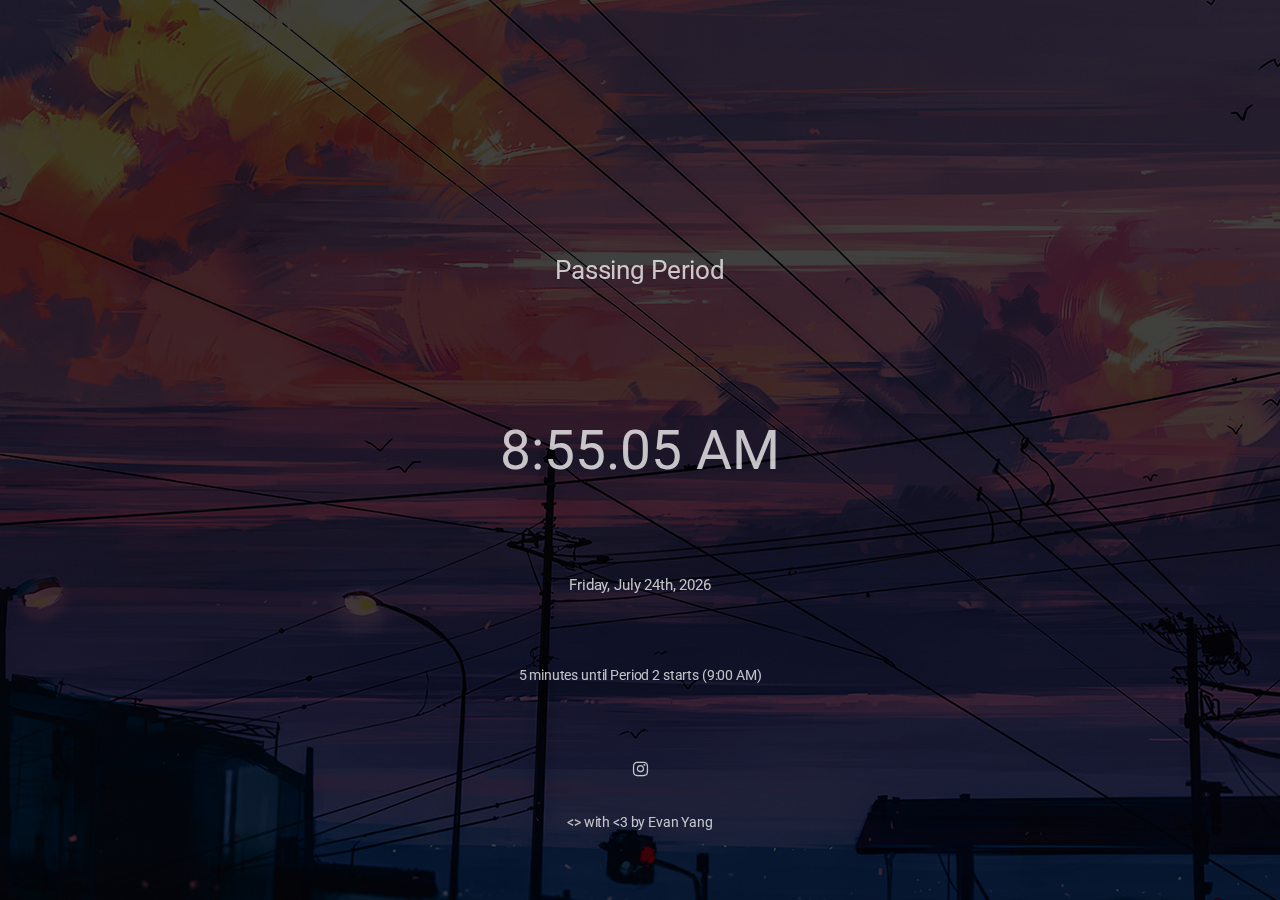
==== index.html @ ba83d3c3 "Removed email" ====
<!DOCTYPE HTML>
<html>
	<head>
		<title>Maine Schedule</title>
		<meta charset="utf-8" />
		<meta name="viewport" content="width=device-width, initial-scale=1, user-scalable=no" />
		<link rel="stylesheet" href="assets/css/main.css" />
		<link rel="icon" href="images/icon.png">
		<style type="text/css">
			.clock{
				position: absolute;
				top: 65%;
				left: 50%;
				transform: translateX(-50%) translateY(-50%);
				font-size: 100%;
				white-space: nowrap;
			}

			.date{
				position: absolute;
				top: 50%;
				left: 50%;
				transform: translateX(-50%) translateY(-50%);
				font-size: 375%;
				white-space: nowrap;
			}

			.period{
				position: absolute;
				top: 30%;
				left: 50%;
				transform: translateX(-50%) translateY(-50%);
				font-size: 175%;
				white-space: nowrap;
			}

			.minutesleft{
				position: absolute;
				top: 70%;
				left: 50%;
				transform: translateX(-50%) translateY(-50%);
				font-size: 95%;
				white-space: nowrap;
			}

			.untilstart{
				position: absolute;
				top: 75%;
				left: 50%;
				transform: translateX(-50%) translateY(-50%);
				font-size: 95%;
				white-space: nowrap;
			}

			.credits{
				position: absolute;
				top: 90%;
				left: 50%;
				transform: translateX(-50%) translateY(-50%);
				font-size: 95%;
				white-space: nowrap;
			}
		</style>
	</head>
	<body class="is-preload">

		<!-- Header -->
				<div id="MyClockDisplay" class="clock"></div>
				<div id="date" class="date"></div>
				<div id="period" class="period"></div>
				<div id="minutesleft" class="minutesleft"></div>
				<div id="untilstart" class="untilstart"></div>
				<script type="text/javascript">

					function showTime(){

						var objToday = new Date(),
						weekday = new Array('Sunday', 'Monday', 'Tuesday', 'Wednesday', 'Thursday', 'Friday', 'Saturday'),
						dayOfWeek = weekday[objToday.getDay()],
						domEnder = function() { var a = objToday; if (/1/.test(parseInt((a + "").charAt(0)))) return "th"; a = parseInt((a + "").charAt(1)); return 1 == a ? "st" : 2 == a ? "nd" : 3 == a ? "rd" : "th" }(),
						dayOfMonth = today + ( objToday.getDate() < 10) ? '0' + objToday.getDate() + domEnder : objToday.getDate() + domEnder,
						months = new Array('January', 'February', 'March', 'April', 'May', 'June', 'July', 'August', 'September', 'October', 'November', 'December'),
						curMonth = months[objToday.getMonth()],
						curYear = objToday.getFullYear(),
						h = objToday.getHours();
						m = objToday.getMinutes();
						s = objToday.getSeconds();
						var session = h >= 12 ? "PM" : "AM";
						h = h % 12;
						h = h ? h : 12;
						m = m < 10 ? "0" + m : m;
						s = s < 10 ? "0" + s : s;

						function timeLeft(endHour, endMinute, periodName, endTime, type) {

							var dateEndTime = new Date(1000, 0, 1, endHour, endMinute);
							var dateRightNow = new Date();
							dateRightNow.setFullYear(1000, 0, 1);

							timeDiff = dateEndTime - dateRightNow;
							minutesApart = Math.floor((timeDiff/1000)/60);

							if(type == "untilEnd") {

								if(minutesApart <= 0) {
									document.getElementById("minutesleft").innerText = "";
									document.getElementById("minutesleft").textContent = "";
									// change test below
									document.getElementById("untilstart").innerText = "";
									document.getElementById("untilstart").textContent = "";
									// end of change
								}
								else if(minutesApart == 1) {
									document.getElementById("minutesleft").innerText = minutesApart + " " + "minute until " + periodName + " " + "ends " + "(" + endTime + ")";
									document.getElementById("minutesleft").textContent = minutesApart + " " + "minute until " + periodName + " " + "ends " + "(" + endTime + ")";
								}
								else {
									document.getElementById("minutesleft").innerText = minutesApart + " " + "minutes until " + periodName + " " + "ends " + "(" + endTime + ")";
									document.getElementById("minutesleft").textContent = minutesApart + " " + "minutes until " + periodName + " " + "ends " + "(" + endTime + ")";
								}

							}
							else if(type == "untilStart") {

								if(minutesApart <= 0) {
									document.getElementById("untilstart").innerText = "";
									document.getElementById("untilstart").textContent = "";
									// change test below
									document.getElementById("minutesleft").innerText = "";
									document.getElementById("minutesleft").textContent = "";
									// end of change
								}
								else if(minutesApart == 1) {
									document.getElementById("untilstart").innerText = minutesApart + " " + "minute until " + periodName + " " + "starts " + "(" + endTime + ")";
									document.getElementById("untilstart").textContent = minutesApart + " " + "minute until " + periodName + " " + "starts " + "(" + endTime + ")";
								}
								else {
									document.getElementById("untilstart").innerText = minutesApart + " " + "minutes until " + periodName + " " + "starts " + "(" + endTime + ")";
									document.getElementById("untilstart").textContent = minutesApart + " " + "minutes until " + periodName + " " + "starts " + "(" + endTime + ")";
								}

							}

						}

						mHours = objToday.getHours();
						mMinutes = objToday.getMinutes();
						mSeconds = objToday.getSeconds();

						var mHours = objToday.getHours();
						var time = mHours + ":" + m + "." + s;
						var displayTime = h + ":" + m + "." + s + " " + session;
						var today = dayOfWeek + "," + " " + curMonth + " " + dayOfMonth + "," + " " + curYear;

						document.getElementById("MyClockDisplay").innerText = today;
						document.getElementById("MyClockDisplay").textContent = today;
						document.getElementById("date").innerText = displayTime;
						document.getElementById("date").textContent = displayTime;

						setTimeout(showTime, 1000);

						if(dayOfWeek == "Saturday" || dayOfWeek == "Sunday") {
							document.getElementById("period").innerText = "No School";
							document.getElementById("period").textContent = "No School";
							document.getElementById("minutesleft").innerText = "Enjoy your weekend :)";
						}
						else if(dayOfWeek == "Monday" || dayOfWeek == "Friday") {
							if(time >= "8:05.00" && time < "8:55.00") {
								document.getElementById("period").innerText = "Period 1";
								document.getElementById("period").textContent = "Period 1";
								timeLeft(8, 56, "Period 1", "8:55 AM", "untilEnd");
								timeLeft(9, 1, "Period 2", "9:00 AM", "untilStart");
							}
							else if(time >= "8:55.00" && time < "9:00.00") {
								document.getElementById("period").innerText = "Passing Period";
								document.getElementById("period").textContent = "Passing Period";
								timeLeft(9, 1, "Period 2", "9:00 AM", "untilStart");
								document.getElementById("minutesleft").innerText = "";
								document.getElementById("minutesleft").textContent = "";
							}
							else if(time >= "9:00.00" && time < "9:50.00") {
								document.getElementById("period").innerText = "Period 2";
								document.getElementById("period").textContent = "Period 2";
								timeLeft(9, 51, "Period 2", "9:50 AM", "untilEnd");
								timeLeft(9, 56, "3A", "9:55 AM", "untilStart");
							}
							else if(time >= "9:50.00" && time < "9:55.00") {
								document.getElementById("period").innerText = "Passing Period";
								document.getElementById("period").textContent = "Passing Period";
								timeLeft(9, 56, "3A", "9:55 AM", "untilStart");
								document.getElementById("minutesleft").innerText = "";
								document.getElementById("minutesleft").textContent = "";
							}
							else if(time >= "9:55.00" && time < "10:17.00") {
								document.getElementById("period").innerText = "Period 3A";
								document.getElementById("period").textContent = "Period 3A";
								timeLeft(10, 18, "3A", "10:17 AM", "untilEnd");
								timeLeft(10, 23, "3B", "10:22 AM", "untilStart");
							}
							else if(time >= "10:17.00" && time < "10:22.00") {
								document.getElementById("period").innerText = "Passing Period";
								document.getElementById("period").textContent = "Passing Period";
								timeLeft(10, 23, "3B", "10:22 AM", "untilStart");
								document.getElementById("minutesleft").innerText = "";
								document.getElementById("minutesleft").textContent = "";
							}
							else if(time >= "10:22.00" && time < "10:45.00") {
								document.getElementById("period").innerText = "Period 3B";
								document.getElementById("period").textContent = "Period 3B";
								timeLeft(10, 46, "3B", "10:45 AM", "untilEnd");
								timeLeft(10, 51, "4A", "10:50 AM", "untilStart");
							}
							else if(time >= "10:45.00" && time < "10:50.00") {
								document.getElementById("period").innerText = "Passing Period";
								document.getElementById("period").textContent = "Passing Period";
								timeLeft(10, 51, "3B", "10:50 AM", "untilStart");
								document.getElementById("minutesleft").innerText = "";
								document.getElementById("minutesleft").textContent = "";
							}
							else if(time >= "10:50.00" && time < "11:12.00") {
								document.getElementById("period").innerText = "Period 4A";
								document.getElementById("period").textContent = "Period 4A";
								timeLeft(11, 13, "4A", "11:12 AM", "untilEnd");
								timeLeft(11, 18, "4B", "11:17 PM", "untilStart");
							}
							else if(time >= "11:12.00" && time < "11:17.00") {
								document.getElementById("period").innerText = "Passing Period";
								document.getElementById("period").textContent = "Passing Period";
								timeLeft(11, 18, "4B", "11:17 PM", "untilStart");
								document.getElementById("minutesleft").innerText = "";
								document.getElementById("minutesleft").textContent = "";
							}
							else if(time >= "11:17.00" && time < "11:40.00") {
								document.getElementById("period").innerText = "Period 4B";
								document.getElementById("period").textContent = "Period 4B";
								timeLeft(11, 41, "4B", "11:40 AM", "untilEnd");
								timeLeft(11, 46, "5A", "11:45 AM", "untilStart");
							}
							else if(time >= "11:17.00" && time < "11:45.00") {
								document.getElementById("period").innerText = "Passing Period";
								document.getElementById("period").textContent = "Passing Period";
								timeLeft(11, 46, "5A", "11:45 AM", "untilStart");
								document.getElementById("minutesleft").innerText = "";
								document.getElementById("minutesleft").textContent = "";
							}
							else if(time >= "11:45.00" && time < "12:07.00") {
								document.getElementById("period").innerText = "Period 5A";
								document.getElementById("period").textContent = "Period 5A";
								timeLeft(12, 8, "5A", "12:07 PM", "untilEnd");
								timeLeft(12, 13, "5B", "12:12 PM", "untilStart");
							}
							else if(time >= "12:07.00" && time < "12:12.00") {
								document.getElementById("period").innerText = "Passing Period";
								document.getElementById("period").textContent = "Passing Period";
								timeLeft(12, 13, "5B", "12:12 PM", "untilStart");
								document.getElementById("minutesleft").innerText = "";
								document.getElementById("minutesleft").textContent = "";
							}
							else if(time >= "12:12.00" && time < "12:35.00") {
								document.getElementById("period").innerText = "Period 5B";
								document.getElementById("period").textContent = "Period 5B";
								timeLeft(12, 36, "5B", "12:35 PM", "untilEnd");
								timeLeft(12, 41, "6A", "12:40 PM", "untilStart");
							}
							else if(time >= "12:35.00" && time < "12:40.00") {
								document.getElementById("period").innerText = "Passing Period";
								document.getElementById("period").textContent = "Passing Period";
								timeLeft(12, 41, "6A", "12:40 PM", "untilStart");
								document.getElementById("minutesleft").innerText = "";
								document.getElementById("minutesleft").textContent = "";
							}
							else if(time >= "12:40.00" && time < "13:02.00") {
								document.getElementById("period").innerText = "Period 6A";
								document.getElementById("period").textContent = "Period 6A";
								timeLeft(13, 3, "6A", "1:02 PM", "untilEnd");
								timeLeft(13, 8, "6B", "1:07 PM", "untilStart");
							}
							else if(time >= "13:02.00" && time < "13:07.00") {
								document.getElementById("period").innerText = "Passing Period";
								document.getElementById("period").textContent = "Passing Period";
								timeLeft(13, 8, "6B", "1:07 PM", "untilStart");
								document.getElementById("minutesleft").innerText = "";
								document.getElementById("minutesleft").textContent = "";
							}
							else if(time >= "13:07.00" && time < "13:30.00") {
								document.getElementById("period").innerText = "Period 6B";
								document.getElementById("period").textContent = "Period 6B";
								timeLeft(13, 31, "6B", "1:30 PM", "untilEnd");
								timeLeft(13, 36, "Period 7", "1:35 PM", "untilStart");
							}
							else if(time >= "13:30.00" && time < "13:35.00") {
								document.getElementById("period").innerText = "Passing Period";
								document.getElementById("period").textContent = "Passing Period";
								timeLeft(13, 36, "Period 7", "1:35 PM", "untilStart");
								document.getElementById("minutesleft").innerText = "";
								document.getElementById("minutesleft").textContent = "";
							}
							else if(time >= "13:35.00" && time < "14:25.00") {
								document.getElementById("period").innerText = "Period 7";
								document.getElementById("period").textContent = "Period 7";
								timeLeft(14, 26, "Period 7", "2:25 PM", "untilEnd");
								timeLeft(14, 31, "Period 8", "2:30 PM", "untilStart");
							}
							else if(time >= "14:25.00" && time < "14:30.00") {
								document.getElementById("period").innerText = "Passing Period";
								document.getElementById("period").textContent = "Passing Period";
								timeLeft(14, 31, "Period 8", "2:30 PM", "untilStart");
								document.getElementById("minutesleft").innerText = "";
								document.getElementById("minutesleft").textContent = "";
							}
							else if(time >= "14:30.00" && time < "15:20.00") {
								document.getElementById("period").innerText = "Period 8";
								document.getElementById("period").textContent = "Period 8";
								timeLeft(15, 21, "Period 8", "3:20 PM", "untilEnd");
							}
							else {
								document.getElementById("period").innerText = "No School";
								document.getElementById("period").textContent = "No School";
								document.getElementById("minutesleft").innerText = "Enjoy the rest of your day :)";
							}
						}
						else if(dayOfWeek == "Tuesday") {
							if(time >= "8:05.00" && time < "9:41.00") {
								document.getElementById("period").innerText = "Period 1";
								document.getElementById("period").textContent = "Period 1";
								timeLeft(9, 36, "Period 1", "9:35 AM", "untilEnd");
								timeLeft(9, 46, "3X", "9:45 AM", "untilStart");
							}
							else if(time >= "9:41.00" && time < "9:49.00") {
								document.getElementById("period").innerText = "Passing Period";
								document.getElementById("period").textContent = "Passing Period";
								timeLeft(9, 46, "3X", "9:45 AM", "untilStart");
								document.getElementById("minutesleft").innerText = "";
								document.getElementById("minutesleft").textContent = "";
							}
							else if(time >= "9:49.00" && time < "10:31.00") {
								document.getElementById("period").innerText = "Period 3X";
								document.getElementById("period").textContent = "Period 3X";
								timeLeft(10, 28, "3X", "10:27 AM", "untilEnd");
								timeLeft(10, 33, "3Y", "10:32 AM", "untilStart");
							}
							else if(time >= "10:31.00" && time < "10:36.00") {
								document.getElementById("period").innerText = "Passing Period";
								document.getElementById("period").textContent = "Passing Period";
								timeLeft(10, 33, "3Y", "10:32 AM", "untilStart");
								document.getElementById("minutesleft").innerText = "";
								document.getElementById("minutesleft").textContent = "";
							}
							else if(time >= "10:36.00" && time < "11:19.00") {
								document.getElementById("period").innerText = "Period 3Y";
								document.getElementById("period").textContent = "Period 3Y";
								timeLeft(11, 16, "3Y", "11:15 AM", "untilEnd");
								timeLeft(11, 26, "5X", "11:25 AM", "untilStart");
							}
							else if(time >= "11:19.00" && time < "11:27.00") {
								document.getElementById("period").innerText = "Passing Period";
								document.getElementById("period").textContent = "Passing Period";
								timeLeft(11, 26, "5X", "11:25 AM", "untilStart");
								document.getElementById("minutesleft").innerText = "";
								document.getElementById("minutesleft").textContent = "";
							}
							else if(time >= "11:27.00" && time < "12:12.00") {
								document.getElementById("period").innerText = "Period 5X";
								document.getElementById("period").textContent = "Period 5X";
								timeLeft(12, 11, "5X", "12:10 PM", "untilEnd");
								timeLeft(12, 11, "5Y", "12:10 PM", "untilStart");
							}
							else if(time >= "12:12.00" && time < "12:57.00") {
								document.getElementById("period").innerText = "Period 5Y";
								document.getElementById("period").textContent = "Period 5Y";
								timeLeft(12, 56, "5Y", "12:10 PM", "untilEnd");
								timeLeft(12, 56, "5Z", "12:10 PM", "untilStart");
							}
							else if(time >= "12:57.00" && time < "13:42.00") {
								document.getElementById("period").innerText = "Period 5Z";
								document.getElementById("period").textContent = "Period 5Z";
								timeLeft(13, 41, "5Z", "1:40 PM", "untilEnd");
								timeLeft(13, 51, "Period 7", "1:50 PM", "untilStart");
							}
							else if(time >= "13:42.00" && time < "13:50.00") {
								document.getElementById("period").innerText = "Passing Period";
								document.getElementById("period").textContent = "Passing Period";
								timeLeft(13, 51, "Period 7", "1:50 PM", "untilStart");
								document.getElementById("minutesleft").innerText = "";
								document.getElementById("minutesleft").textContent = "";
							}
							else if(time >= "13:50.00" && time < "15:20.00") {
								document.getElementById("period").innerText = "Period 7";
								document.getElementById("period").textContent = "Period 7";
								timeLeft(15, 21, "Period 7", "3:20 PM", "untilEnd");
							}
							else {
								document.getElementById("period").innerText = "No School";
								document.getElementById("period").textContent = "No School";
								document.getElementById("minutesleft").innerText = "Enjoy the rest of your day :)";
							}
						}
						else if(dayOfWeek == "Wednesday") {
							if(time >= "8:05.00" && time < "9:41.00") {
								document.getElementById("period").innerText = "Period 2";
								document.getElementById("period").textContent = "Period 2";
								timeLeft(9, 36, "Period 2", "9:35 AM", "untilEnd");
								timeLeft(9, 46, "4X", "9:45 AM", "untilStart");
							}
							else if(time >= "9:41.00" && time < "9:49.00") {
								document.getElementById("period").innerText = "Passing Period";
								document.getElementById("period").textContent = "Passing Period";
								timeLeft(9, 46, "4X", "9:45 AM", "untilStart");
								document.getElementById("minutesleft").innerText = "";
								document.getElementById("minutesleft").textContent = "";
							}
							else if(time >= "9:49.00" && time < "10:31.00") {
								document.getElementById("period").innerText = "Period 4X";
								document.getElementById("period").textContent = "Period 4X";
								timeLeft(10, 28, "4X", "10:27 AM", "untilEnd");
								timeLeft(10, 33, "4Y", "10:32 AM", "untilStart");
							}
							else if(time >= "10:31.00" && time < "10:36.00") {
								document.getElementById("period").innerText = "Passing Period";
								document.getElementById("period").textContent = "Passing Period";
								timeLeft(10, 33, "3Y", "10:32 AM", "untilStart");
								document.getElementById("minutesleft").innerText = "";
								document.getElementById("minutesleft").textContent = "";
							}
							else if(time >= "10:36.00" && time < "11:19.00") {
								document.getElementById("period").innerText = "Period 4Y";
								document.getElementById("period").textContent = "Period 4Y";
								timeLeft(11, 16, "4Y", "11:15 AM", "untilEnd");
								timeLeft(11, 26, "6X", "11:25 AM", "untilStart");
							}
							else if(time >= "11:19.00" && time < "11:27.00") {
								document.getElementById("period").innerText = "Passing Period";
								document.getElementById("period").textContent = "Passing Period";
								timeLeft(11, 26, "6X", "11:25 AM", "untilStart");
								document.getElementById("minutesleft").innerText = "";
								document.getElementById("minutesleft").textContent = "";
							}
							else if(time >= "11:27.00" && time < "12:12.00") {
								document.getElementById("period").innerText = "Period 6X";
								document.getElementById("period").textContent = "Period 6X";
								timeLeft(12, 11, "6X", "12:10 PM", "untilEnd");
								timeLeft(12, 11, "6Y", "12:10 PM", "untilStart");
							}
							else if(time >= "12:12.00" && time < "12:57.00") {
								document.getElementById("period").innerText = "Period 6Y";
								document.getElementById("period").textContent = "Period 6Y";
								timeLeft(12, 56, "6Y", "12:55 PM", "untilEnd");
								timeLeft(12, 56, "6Z", "12:55 PM", "untilStart");
							}
							else if(time >= "12:57.00" && time < "13:42.00") {
								document.getElementById("period").innerText = "Period 6Z";
								document.getElementById("period").textContent = "Period 6Z";
								timeLeft(13, 41, "6Z", "1:40 PM", "untilEnd");
								timeLeft(13, 51, "Period 8", "1:50 PM", "untilStart");
							}
							else if(time >= "13:42.00" && time < "13:50.00") {
								document.getElementById("period").innerText = "Passing Period";
								document.getElementById("period").textContent = "Passing Period";
								timeLeft(13, 51, "Period 7", "1:50 PM", "untilStart");
								document.getElementById("minutesleft").innerText = "";
								document.getElementById("minutesleft").textContent = "";
							}
							else if(time >= "13:50.00" && time < "15:20.00") {
								document.getElementById("period").innerText = "Period 8";
								document.getElementById("period").textContent = "Period 8";
								timeLeft(15, 21, "Period 8", "3:20 PM", "untilEnd");
							}
							else {
								document.getElementById("period").innerText = "No School";
								document.getElementById("period").textContent = "No School";
								document.getElementById("minutesleft").innerText = "Late start tomorrow (8:45 AM)";
							}

						}

						else if(dayOfWeek == "Thursday") {
							if(time >= "8:45.00" && time < "9:30.00") {
								document.getElementById("period").innerText = "Period 1";
								document.getElementById("period").textContent = "Period 1";
								timeLeft(9, 31, "Period 1", "9:30 AM", "untilEnd");
								timeLeft(9, 36, "Period 2", "9:35 AM", "untilStart");
							}
							else if(time >= "9:30.00" && time < "9:35.00") {
								document.getElementById("period").innerText = "Passing Period";
								document.getElementById("period").textContent = "Passing Period";
								timeLeft(9, 36, "Period 2", "9:35 AM", "untilStart");
								document.getElementById("minutesleft").innerText = "";
								document.getElementById("minutesleft").textContent = "";
							}
							else if(time >= "9:35.00" && time < "10:20.00") {
								document.getElementById("period").innerText = "Period 2";
								document.getElementById("period").textContent = "Period 2";
								timeLeft(10, 21, "Period 2", "10:20 AM", "untilEnd");
								timeLeft(10, 26, "3A", "10:25 AM", "untilStart");
							}
							else if(time >= "10:20.00" && time < "10:25.00") {
								document.getElementById("period").innerText = "Passing Period";
								document.getElementById("period").textContent = "Passing Period";
								timeLeft(10, 26, "3A", "10:25 AM", "untilStart");
								document.getElementById("minutesleft").innerText = "";
								document.getElementById("minutesleft").textContent = "";
							}
							else if(time >= "10:25.00" && time < "10:45.00") {
								document.getElementById("period").innerText = "Period 3A";
								document.getElementById("period").textContent = "Period 3A";
								timeLeft(10, 46, "3A", "10:45 AM", "untilEnd");
								timeLeft(10, 51, "3B", "10:50 AM", "untilStart");
							}
							else if(time >= "10:45.00" && time < "10:50.00") {
								document.getElementById("period").innerText = "Passing Period";
								document.getElementById("period").textContent = "Passing Period";
								timeLeft(10, 51, "3B", "10:50 AM", "untilStart");
								document.getElementById("minutesleft").innerText = "";
								document.getElementById("minutesleft").textContent = "";
							}
							else if(time >= "10:50.00" && time < "11:10.00") {
								document.getElementById("period").innerText = "Period 3B";
								document.getElementById("period").textContent = "Period 3B";
								timeLeft(11, 11, "3B", "11:10 AM", "untilEnd");
								timeLeft(11, 16, "4A", "11:15 AM", "untilStart");
							}
							else if(time >= "11:10.00" && time < "11:15.00") {
								document.getElementById("period").innerText = "Passing Period";
								document.getElementById("period").textContent = "Passing Period";
								timeLeft(11, 16, "4A", "11:15 AM", "untilStart");
								document.getElementById("minutesleft").innerText = "";
								document.getElementById("minutesleft").textContent = "";
							}
							else if(time >= "11:15.00" && time < "11:35.00") {
								document.getElementById("period").innerText = "Period 4A";
								document.getElementById("period").textContent = "Period 4A";
								timeLeft(11, 36, "4A", "11:35 AM", "untilEnd");
								timeLeft(11, 41, "4B", "11:40 AM", "untilStart");
							}
							else if(time >= "11:35.00" && time < "11:40.00") {
								document.getElementById("period").innerText = "Passing Period";
								document.getElementById("period").textContent = "Passing Period";
								timeLeft(11, 41, "4B", "11:40 AM", "untilStart");
								document.getElementById("minutesleft").innerText = "";
								document.getElementById("minutesleft").textContent = "";
							}
							else if(time >= "11:40.00" && time < "12:00.00") {
								document.getElementById("period").innerText = "Period 4B";
								document.getElementById("period").textContent = "Period 4B";
								timeLeft(12, 1, "4B", "12:00 PM", "untilEnd");
								timeLeft(12, 6, "5A", "12:05 PM", "untilStart");
							}
							else if(time >= "12:00.00" && time < "12:05.00") {
								document.getElementById("period").innerText = "Passing Period";
								document.getElementById("period").textContent = "Passing Period";
								timeLeft(12, 6, "5A", "12:05 PM", "untilStart");
								document.getElementById("minutesleft").innerText = "";
								document.getElementById("minutesleft").textContent = "";
							}
							else if(time >= "12:05.00" && time < "12:25.00") {
								document.getElementById("period").innerText = "Period 5A";
								document.getElementById("period").textContent = "Period 5A";
								timeLeft(12, 26, "5A", "12:25 PM", "untilEnd");
								timeLeft(12, 31, "5B", "12:30 PM", "untilStart");
							}
							else if(time >= "12:25.00" && time < "12:30.00") {
								document.getElementById("period").innerText = "Passing Period";
								document.getElementById("period").textContent = "Passing Period";
								timeLeft(12, 31, "5B", "12:30 PM", "untilStart");
								document.getElementById("minutesleft").innerText = "";
								document.getElementById("minutesleft").textContent = "";
							}
							else if(time >= "12:30.00" && time < "12:50.00") {
								document.getElementById("period").innerText = "Period 5B";
								document.getElementById("period").textContent = "Period 5B";
								timeLeft(12, 36, "5B", "12:50 PM", "untilEnd");
								timeLeft(12, 41, "6A", "12:55 PM", "untilStart");
							}
							else if(time >= "12:50.00" && time < "12:55.00") {
								document.getElementById("period").innerText = "Passing Period";
								document.getElementById("period").textContent = "Passing Period";
								timeLeft(12, 56, "6A", "12:55 PM", "untilStart");
								document.getElementById("minutesleft").innerText = "";
								document.getElementById("minutesleft").textContent = "";
							}
							else if(time >= "12:55.00" && time < "13:15.00") {
								document.getElementById("period").innerText = "Period 6A";
								document.getElementById("period").textContent = "Period 6A";
								timeLeft(13, 16, "6A", "1:15 PM", "untilEnd");
								timeLeft(13, 21, "6B", "1:20 PM", "untilStart");
							}
							else if(time >= "13:15.00" && time < "13:20.00") {
								document.getElementById("period").innerText = "Passing Period";
								document.getElementById("period").textContent = "Passing Period";
								timeLeft(13, 21, "6B", "1:20 PM", "untilStart");
								document.getElementById("minutesleft").innerText = "";
								document.getElementById("minutesleft").textContent = "";
							}
							else if(time >= "13:20.00" && time < "13:40.00") {
								document.getElementById("period").innerText = "Period 6B";
								document.getElementById("period").textContent = "Period 6B";
								timeLeft(13, 41, "6B", "1:40 PM", "untilEnd");
								timeLeft(13, 46, "Period 7", "1:45 PM", "untilStart");
							}
							else if(time >= "13:40.00" && time < "13:45.00") {
								document.getElementById("period").innerText = "Passing Period";
								document.getElementById("period").textContent = "Passing Period";
								timeLeft(13, 46, "Period 7", "1:45 PM", "untilStart");
								document.getElementById("minutesleft").innerText = "";
								document.getElementById("minutesleft").textContent = "";
							}
							else if(time >= "13:45.00" && time < "14:30.00") {
								document.getElementById("period").innerText = "Period 7";
								document.getElementById("period").textContent = "Period 7";
								timeLeft(14, 31, "Period 7", "2:30 PM", "untilEnd");
								timeLeft(14, 36, "Period 8", "2:35 PM", "untilStart");
							}
							else if(time >= "14:30.00" && time < "14:35.00") {
								document.getElementById("period").innerText = "Passing Period";
								document.getElementById("period").textContent = "Passing Period";
								timeLeft(14, 36, "Period 8", "2:35 PM", "untilStart");
								document.getElementById("minutesleft").innerText = "";
								document.getElementById("minutesleft").textContent = "";
							}
							else if(time >= "14:35.00" && time < "15:20.00") {
								document.getElementById("period").innerText = "Period 8";
								document.getElementById("period").textContent = "Period 8";
								timeLeft(15, 21, "Period 8", "3:20 PM", "untilEnd");
							}
							else {
								document.getElementById("period").innerText = "No School";
								document.getElementById("period").textContent = "No School";
								document.getElementById("minutesleft").innerText = "Enjoy the rest of your day :)";
							}
						}

					}

					showTime();
				</script>

		<!-- Footer -->
			<!--<footer id="footer">-->
			<div id="credits" class="credits">
				<ul class="icons">
					<center><li><a href="https://www.instagram.com/mschineseclub/" class="icon fa-instagram"><span class="label">Instagram</span></a></li></center>
					<!--<center><li><a href="mailto:eyang@s207.org?Subject=Hello%20There!" target="_top" class="icon fa-envelope-o"><span class="label">Email</span></a></li></center>-->
				</ul>
				<p><> with <3 by Evan Yang</p>
			</div>
			<!--</footer>-->

		<!-- Scripts -->
			<script src="assets/js/main.js"></script>

	</body>
</html>
---- assets/css/main.css ----
@import url(font-awesome.min.css);
@import url("https://fonts.googleapis.com/css?family=Roboto:400,700");

/*
	Eventually by HTML5 UP
	html5up.net | @ajlkn
	Free for personal and commercial use under the CCA 3.0 license (html5up.net/license)
*/

html, body, div, span, applet, object,
iframe, h1, h2, h3, h4, h5, h6, p, blockquote,
pre, a, abbr, acronym, address, big, cite,
code, del, dfn, em, img, ins, kbd, q, s, samp,
small, strike, strong, sub, sup, tt, var, b,
u, i, center, dl, dt, dd, ol, ul, li, fieldset,
form, label, legend, table, caption, tbody,
tfoot, thead, tr, th, td, article, aside,
canvas, details, embed, figure, figcaption,
footer, header, hgroup, menu, nav, output, ruby,
section, summary, time, mark, audio, video {
	margin: 0;
	padding: 0;
	border: 0;
	font-size: 100%;
	font: inherit;
	vertical-align: baseline;}

article, aside, details, figcaption, figure,
footer, header, hgroup, menu, nav, section {
	display: block;}

body {
	line-height: 1;
}

ol, ul {
	list-style: none;
}

blockquote, q {
	quotes: none;
}

	blockquote:before, blockquote:after, q:before, q:after {
		content: '';
		content: none;
	}

table {
	border-collapse: collapse;
	border-spacing: 0;
}

body {
	-webkit-text-size-adjust: none;
}

mark {
	background-color: transparent;
	color: inherit;
}

input::-moz-focus-inner {
	border: 0;
	padding: 0;
}

input, select, textarea {
	-moz-appearance: none;
	-webkit-appearance: none;
	-ms-appearance: none;
	appearance: none;
}

/* Basic */

	@-ms-viewport {
		width: device-width;
	}

	body {
		-ms-overflow-style: scrollbar;
	}

	@media screen and (max-width: 480px) {

		html, body {
			min-width: 320px;
		}

	}

	html {
		box-sizing: border-box;
	}

	*, *:before, *:after {
		box-sizing: inherit;
	}

	html, body {
		height: 100%;
		overflow-x: hidden;
		width: 100%;
	}

		@media screen and (max-height: 640px) {

			html, body {
				min-height: 100%;
			}

		}

	body {
		display: -moz-flex;
		display: -webkit-flex;
		display: -ms-flex;
		display: flex;
		-moz-flex-direction: column;
		-webkit-flex-direction: column;
		-ms-flex-direction: column;
		flex-direction: column;
		-moz-justify-content: center;
		-webkit-justify-content: center;
		-ms-justify-content: center;
		justify-content: center;
		background-color: #000;
		padding: 6em 4em 4em 4em;
	}

		body.is-preload *, body.is-preload *:before, body.is-preload *:after {
			-moz-animation: none !important;
			-webkit-animation: none !important;
			-ms-animation: none !important;
			animation: none !important;
			-moz-transition: none !important;
			-webkit-transition: none !important;
			-ms-transition: none !important;
			transition: none !important;
		}

		body > * {
			position: relative;
			z-index: 2;
		}

		@media screen and (max-width: 1680px) {

			body {
				padding: 6em 3.5em 3.5em 3.5em;
			}

		}

		@media screen and (max-width: 736px) {

			body {
				padding: 5em 2em 2em 2em;
			}

		}

		@media screen and (max-width: 360px) {

			body {
				padding: 5em 1.25em 1.25em 1.25em;
			}

		}

/* BG */

	#bg {
		-moz-transition: opacity 2s ease-in-out;
		-webkit-transition: opacity 2s ease-in-out;
		-ms-transition: opacity 2s ease-in-out;
		transition: opacity 2s ease-in-out;
		height: 100%;
		left: 0;
		opacity: 0.25;
		position: fixed;
		top: 0;
		width: 100%;
		z-index: 1;
	}

		#bg div {
			-moz-transition: opacity 3s ease, visibility 3s;
			-webkit-transition: opacity 3s ease, visibility 3s;
			-ms-transition: opacity 3s ease, visibility 3s;
			transition: opacity 3s ease, visibility 3s;
			background-size: cover;
			height: 100%;
			left: 0;
			opacity: 0;
			position: absolute;
			top: 0;
			visibility: hidden;
			width: 150%;
		}

			#bg div.visible {
				-moz-animation: bg 45s linear infinite;
				-webkit-animation: bg 45s linear infinite;
				-ms-animation: bg 45s linear infinite;
				animation: bg 45s linear infinite;
				opacity: 1;
				visibility: visible;
				z-index: 1;
			}

				#bg div.visible.top {
					z-index: 2;
				}

				@media screen and (max-width: 1280px) {

					#bg div.visible {
						-moz-animation: bg 29.25s linear infinite;
						-webkit-animation: bg 29.25s linear infinite;
						-ms-animation: bg 29.25s linear infinite;
						animation: bg 29.25s linear infinite;
					}

				}

				@media screen and (max-width: 736px) {

					#bg div.visible {
						-moz-animation: bg 18s linear infinite;
						-webkit-animation: bg 18s linear infinite;
						-ms-animation: bg 18s linear infinite;
						animation: bg 18s linear infinite;
					}

				}

			#bg div:only-child {
				-moz-animation-direction: alternate !important;
				-webkit-animation-direction: alternate !important;
				-ms-animation-direction: alternate !important;
				animation-direction: alternate !important;
			}

		body.is-preload #bg {
			opacity: 0;
		}

	@-moz-keyframes bg {
		0% {
			-moz-transform: translateX(0);
			-webkit-transform: translateX(0);
			-ms-transform: translateX(0);
			transform: translateX(0);
		}

		100% {
			-moz-transform: translateX(-25%);
			-webkit-transform: translateX(-25%);
			-ms-transform: translateX(-25%);
			transform: translateX(-25%);
		}
	}

	@-webkit-keyframes bg {
		0% {
			-moz-transform: translateX(0);
			-webkit-transform: translateX(0);
			-ms-transform: translateX(0);
			transform: translateX(0);
		}

		100% {
			-moz-transform: translateX(-25%);
			-webkit-transform: translateX(-25%);
			-ms-transform: translateX(-25%);
			transform: translateX(-25%);
		}
	}

	@-ms-keyframes bg {
		0% {
			-moz-transform: translateX(0);
			-webkit-transform: translateX(0);
			-ms-transform: translateX(0);
			transform: translateX(0);
		}

		100% {
			-moz-transform: translateX(-25%);
			-webkit-transform: translateX(-25%);
			-ms-transform: translateX(-25%);
			transform: translateX(-25%);
		}
	}

	@keyframes bg {
		0% {
			-moz-transform: translateX(0);
			-webkit-transform: translateX(0);
			-ms-transform: translateX(0);
			transform: translateX(0);
		}

		100% {
			-moz-transform: translateX(-25%);
			-webkit-transform: translateX(-25%);
			-ms-transform: translateX(-25%);
			transform: translateX(-25%);
		}
	}

/* Type */

	body, input, select, textarea {
		color: rgba(255, 255, 255, 0.75);
		font-family: "Roboto", sans-serif;
		font-size: 16pt;
		font-weight: 400;
		letter-spacing: -0.01em;
		line-height: 1.65em;
	}

		@media screen and (max-width: 1680px) {

			body, input, select, textarea {
				font-size: 12pt;
			}

		}

		@media screen and (max-width: 1280px) {

			body, input, select, textarea {
				font-size: 11pt;
			}

		}

		@media screen and (max-width: 980px) {

			body, input, select, textarea {
				font-size: 12pt;
			}

		}

		@media screen and (max-width: 736px) {

			body, input, select, textarea {
				font-size: 12pt;
			}

		}

		@media screen and (max-width: 480px) {

			body, input, select, textarea {
				font-size: 12pt;
			}

		}

	a {
		-moz-transition: border-bottom-color 0.2s ease, color 0.2s ease;
		-webkit-transition: border-bottom-color 0.2s ease, color 0.2s ease;
		-ms-transition: border-bottom-color 0.2s ease, color 0.2s ease;
		transition: border-bottom-color 0.2s ease, color 0.2s ease;
		border-bottom: dotted 1px rgba(255, 255, 255, 0.25);
		color: #1cb495;
		text-decoration: none;
	}

		a:hover {
			border-bottom-color: transparent;
			color: #1cb495 !important;
			text-decoration: none;
		}

	strong, b {
		color: #fff;
		font-weight: 700;
	}

	em, i {
		font-style: italic;
	}

	p {
		margin: 0 0 2em 0;
	}

	h1, h2, h3, h4, h5, h6 {
		color: #fff;
		font-weight: 700;
		line-height: 1em;
		margin: 0 0 1em 0;
	}

		h1 a, h2 a, h3 a, h4 a, h5 a, h6 a {
			color: inherit;
			text-decoration: none;
		}

	h1 {
		font-size: 2.5em;
		line-height: 1.25em;
	}

	h2 {
		font-size: 1.75em;
		line-height: 1.5em;
	}

	h3 {
		font-size: 1.35em;
		line-height: 1.5em;
	}

	h4 {
		font-size: 1.1em;
		line-height: 1.5em;
	}

	h5 {
		font-size: 0.9em;
		line-height: 1.5em;
	}

	h6 {
		font-size: 0.7em;
		line-height: 1.5em;
	}

	sub {
		font-size: 0.8em;
		position: relative;
		top: 0.5em;
	}

	sup {
		font-size: 0.8em;
		position: relative;
		top: -0.5em;
	}

	blockquote {
		border-left: solid 8px rgba(255, 255, 255, 0.35);
		font-style: italic;
		margin: 0 0 2em 0;
		padding: 0.5em 0 0.5em 2em;
	}

	code {
		background: rgba(255, 255, 255, 0.125);
		border-radius: 6px;
		border: solid 2px rgba(255, 255, 255, 0.35);
		font-family: "Courier New", monospace;
		font-size: 0.9em;
		margin: 0 0.25em;
		padding: 0.25em 0.65em;
	}

	pre {
		-webkit-overflow-scrolling: touch;
		font-family: "Courier New", monospace;
		font-size: 0.9em;
		margin: 0 0 2em 0;
	}

		pre code {
			display: block;
			line-height: 1.75em;
			padding: 1em 1.5em;
			overflow-x: auto;
		}

	hr {
		border: 0;
		border-bottom: solid 2px rgba(255, 255, 255, 0.35);
		margin: 2em 0;
	}

		hr.major {
			margin: 3em 0;
		}

/* Section/Article */

	section.special, article.special {
		text-align: center;
	}

	header p {
		color: rgba(255, 255, 255, 0.5);
		position: relative;
		margin: 0 0 1.5em 0;
	}

	header h2 + p {
		font-size: 1.25em;
		margin-top: -1em;
		line-height: 1.5em;
	}

	header h3 + p {
		font-size: 1.1em;
		margin-top: -0.8em;
		line-height: 1.5em;
	}

	header h4 + p,
	header h5 + p,
	header h6 + p {
		font-size: 0.9em;
		margin-top: -0.6em;
		line-height: 1.5em;
	}

	@media screen and (max-width: 980px) {

		header br {
			display: none;
		}

	}

	@media screen and (max-width: 736px) {

		header br {
			display: inline;
		}

	}

	@media screen and (max-width: 480px) {

		header br {
			display: none;
		}

	}

/* Icon */

	.icon {
		text-decoration: none;
		border-bottom: none;
		position: relative;
	}

		.icon:before {
			-moz-osx-font-smoothing: grayscale;
			-webkit-font-smoothing: antialiased;
			font-family: FontAwesome;
			font-style: normal;
			font-weight: normal;
			text-transform: none !important;
		}

		.icon > .label {
			display: none;
		}

/* List */

	ol {
		list-style: decimal;
		margin: 0 0 2em 0;
		padding-left: 1.25em;
	}

		ol li {
			padding-left: 0.25em;
		}

	ul {
		list-style: disc;
		margin: 0 0 2em 0;
		padding-left: 1em;
	}

		ul li {
			padding-left: 0.5em;
		}

/* Icons */

	ul.icons {
		cursor: default;
		list-style: none;
		padding-left: 0;
	}

		ul.icons li {
			display: inline-block;
			padding: 0 1em 0 0;
		}

			ul.icons li:last-child {
				padding-right: 0;
			}

			ul.icons li .icon:before {
				font-size: 1.25em;
			}

			ul.icons li a {
				color: inherit;
			}

/* Form */

	form {
		margin: 0 0 2em 0;
	}

		form .message {
			text-decoration: none;
			-moz-transition: opacity 0.2s ease-in-out, -moz-transform 0.2s ease-in-out;
			-webkit-transition: opacity 0.2s ease-in-out, -webkit-transform 0.2s ease-in-out;
			-ms-transition: opacity 0.2s ease-in-out, -ms-transform 0.2s ease-in-out;
			transition: opacity 0.2s ease-in-out, transform 0.2s ease-in-out;
			-moz-transform: scale(1.05);
			-webkit-transform: scale(1.05);
			-ms-transform: scale(1.05);
			transform: scale(1.05);
			height: 2.75em;
			line-height: 2.75em;
			opacity: 0;
		}

			form .message:before {
				-moz-osx-font-smoothing: grayscale;
				-webkit-font-smoothing: antialiased;
				font-family: FontAwesome;
				font-style: normal;
				font-weight: normal;
				text-transform: none !important;
			}

			form .message:before {
				margin-right: 0.5em;
			}

			form .message.visible {
				-moz-transform: scale(1);
				-webkit-transform: scale(1);
				-ms-transform: scale(1);
				transform: scale(1);
				opacity: 1;
			}

			form .message.success {
				color: #1cb495;
			}

				form .message.success:before {
					content: '\f00c';
				}

			form .message.failure {
				color: #ff2361;
			}

				form .message.failure:before {
					content: '\f119';
				}

	label {
		color: #fff;
		display: block;
		font-size: 0.9em;
		font-weight: 700;
		margin: 0 0 1em 0;
	}

	@-moz-keyframes focus {
		0% {
			-moz-transform: scale(1);
			-webkit-transform: scale(1);
			-ms-transform: scale(1);
			transform: scale(1);
		}

		50% {
			-moz-transform: scale(1.025);
			-webkit-transform: scale(1.025);
			-ms-transform: scale(1.025);
			transform: scale(1.025);
		}

		100% {
			-moz-transform: scale(1);
			-webkit-transform: scale(1);
			-ms-transform: scale(1);
			transform: scale(1);
		}
	}

	@-webkit-keyframes focus {
		0% {
			-moz-transform: scale(1);
			-webkit-transform: scale(1);
			-ms-transform: scale(1);
			transform: scale(1);
		}

		50% {
			-moz-transform: scale(1.025);
			-webkit-transform: scale(1.025);
			-ms-transform: scale(1.025);
			transform: scale(1.025);
		}

		100% {
			-moz-transform: scale(1);
			-webkit-transform: scale(1);
			-ms-transform: scale(1);
			transform: scale(1);
		}
	}

	@-ms-keyframes focus {
		0% {
			-moz-transform: scale(1);
			-webkit-transform: scale(1);
			-ms-transform: scale(1);
			transform: scale(1);
		}

		50% {
			-moz-transform: scale(1.025);
			-webkit-transform: scale(1.025);
			-ms-transform: scale(1.025);
			transform: scale(1.025);
		}

		100% {
			-moz-transform: scale(1);
			-webkit-transform: scale(1);
			-ms-transform: scale(1);
			transform: scale(1);
		}
	}

	@keyframes focus {
		0% {
			-moz-transform: scale(1);
			-webkit-transform: scale(1);
			-ms-transform: scale(1);
			transform: scale(1);
		}

		50% {
			-moz-transform: scale(1.025);
			-webkit-transform: scale(1.025);
			-ms-transform: scale(1.025);
			transform: scale(1.025);
		}

		100% {
			-moz-transform: scale(1);
			-webkit-transform: scale(1);
			-ms-transform: scale(1);
			transform: scale(1);
		}
	}

	input[type="text"],
	input[type="password"],
	input[type="email"],
	select,
	textarea {
		-moz-appearance: none;
		-webkit-appearance: none;
		-ms-appearance: none;
		appearance: none;
		-moz-transform: scale(1);
		-webkit-transform: scale(1);
		-ms-transform: scale(1);
		transform: scale(1);
		-moz-transition: border-color 0.2s ease, background-color 0.2s ease;
		-webkit-transition: border-color 0.2s ease, background-color 0.2s ease;
		-ms-transition: border-color 0.2s ease, background-color 0.2s ease;
		transition: border-color 0.2s ease, background-color 0.2s ease;
		background-color: transparent;
		border-radius: 6px;
		border: none;
		border: solid 2px rgba(255, 255, 255, 0.35);
		color: inherit;
		display: block;
		outline: 0;
		padding: 0 1em;
		text-decoration: none;
		width: 100%;
	}

		input[type="text"]:invalid,
		input[type="password"]:invalid,
		input[type="email"]:invalid,
		select:invalid,
		textarea:invalid {
			box-shadow: none;
		}

		input[type="text"]:focus,
		input[type="password"]:focus,
		input[type="email"]:focus,
		select:focus,
		textarea:focus {
			-moz-animation: focus 0.1s;
			-webkit-animation: focus 0.1s;
			-ms-animation: focus 0.1s;
			animation: focus 0.1s;
			background-color: rgba(255, 255, 255, 0.125);
			border-color: #1cb495;
		}

	select {
		background-image: url("data:image/svg+xml;charset=utf8,%3Csvg xmlns='http://www.w3.org/2000/svg' width='40' height='40' preserveAspectRatio='none' viewBox='0 0 40 40'%3E%3Cpath d='M9.4,12.3l10.4,10.4l10.4-10.4c0.2-0.2,0.5-0.4,0.9-0.4c0.3,0,0.6,0.1,0.9,0.4l3.3,3.3c0.2,0.2,0.4,0.5,0.4,0.9 c0,0.4-0.1,0.6-0.4,0.9L20.7,31.9c-0.2,0.2-0.5,0.4-0.9,0.4c-0.3,0-0.6-0.1-0.9-0.4L4.3,17.3c-0.2-0.2-0.4-0.5-0.4-0.9 c0-0.4,0.1-0.6,0.4-0.9l3.3-3.3c0.2-0.2,0.5-0.4,0.9-0.4S9.1,12.1,9.4,12.3z' fill='rgba(255, 255, 255, 0.35)' /%3E%3C/svg%3E");
		background-size: 1.25rem;
		background-repeat: no-repeat;
		background-position: calc(100% - 1rem) center;
		height: 2.75em;
		padding-right: 2.75em;
		text-overflow: ellipsis;
	}

		select option {
			color: #fff;
			background: #000;
		}

		select:focus::-ms-value {
			background-color: transparent;
		}

		select::-ms-expand {
			display: none;
		}

	input[type="text"],
	input[type="password"],
	input[type="email"],
	select {
		height: 2.75em;
	}

	textarea {
		padding: 0.75em 1em;
	}

	input[type="checkbox"],
	input[type="radio"] {
		-moz-appearance: none;
		-webkit-appearance: none;
		-ms-appearance: none;
		appearance: none;
		display: block;
		float: left;
		margin-right: -2em;
		opacity: 0;
		width: 1em;
		z-index: -1;
	}

		input[type="checkbox"] + label,
		input[type="radio"] + label {
			text-decoration: none;
			color: rgba(255, 255, 255, 0.75);
			cursor: pointer;
			display: inline-block;
			font-size: 1em;
			font-weight: 400;
			padding-left: 2.4em;
			padding-right: 0.75em;
			position: relative;
		}

			input[type="checkbox"] + label:before,
			input[type="radio"] + label:before {
				-moz-osx-font-smoothing: grayscale;
				-webkit-font-smoothing: antialiased;
				font-family: FontAwesome;
				font-style: normal;
				font-weight: normal;
				text-transform: none !important;
			}

			input[type="checkbox"] + label:before,
			input[type="radio"] + label:before {
				background: rgba(255, 255, 255, 0.125);
				border-radius: 6px;
				border: solid 2px rgba(255, 255, 255, 0.35);
				content: '';
				display: inline-block;
				height: 1.65em;
				left: 0;
				line-height: 1.58125em;
				position: absolute;
				text-align: center;
				top: 0;
				width: 1.65em;
			}

		input[type="checkbox"]:checked + label:before,
		input[type="radio"]:checked + label:before {
			background: #1cb495;
			border-color: #1cb495;
			color: #ffffff;
			content: '\f00c';
		}

		input[type="checkbox"]:focus + label:before,
		input[type="radio"]:focus + label:before {
			border-color: #1cb495;
			box-shadow: 0 0 0 2px #1cb495;
		}

	input[type="checkbox"] + label:before {
		border-radius: 6px;
	}

	input[type="radio"] + label:before {
		border-radius: 100%;
	}

	::-webkit-input-placeholder {
		color: rgba(255, 255, 255, 0.5) !important;
		opacity: 1.0;
	}

	:-moz-placeholder {
		color: rgba(255, 255, 255, 0.5) !important;
		opacity: 1.0;
	}

	::-moz-placeholder {
		color: rgba(255, 255, 255, 0.5) !important;
		opacity: 1.0;
	}

	:-ms-input-placeholder {
		color: rgba(255, 255, 255, 0.5) !important;
		opacity: 1.0;
	}

	.formerize-placeholder {
		color: rgba(255, 255, 255, 0.5) !important;
		opacity: 1.0;
	}

/* Button */

	input[type="submit"],
	input[type="reset"],
	input[type="button"],
	button,
	.button {
		-moz-appearance: none;
		-webkit-appearance: none;
		-ms-appearance: none;
		appearance: none;
		-moz-transition: background-color 0.2s ease-in-out, color 0.2s ease-in-out, opacity 0.2s ease-in-out;
		-webkit-transition: background-color 0.2s ease-in-out, color 0.2s ease-in-out, opacity 0.2s ease-in-out;
		-ms-transition: background-color 0.2s ease-in-out, color 0.2s ease-in-out, opacity 0.2s ease-in-out;
		transition: background-color 0.2s ease-in-out, color 0.2s ease-in-out, opacity 0.2s ease-in-out;
		background-color: #1cb495;
		border-radius: 6px;
		border: 0;
		color: #ffffff !important;
		cursor: pointer;
		display: inline-block;
		font-weight: 700;
		height: 2.75em;
		line-height: 2.75em;
		padding: 0 1.125em;
		text-align: center;
		text-decoration: none;
		white-space: nowrap;
	}

		input[type="submit"]:hover,
		input[type="reset"]:hover,
		input[type="button"]:hover,
		button:hover,
		.button:hover {
			background-color: #1fcaa7;
		}

		input[type="submit"]:active,
		input[type="reset"]:active,
		input[type="button"]:active,
		button:active,
		.button:active {
			background-color: #199e83;
		}

		input[type="submit"].disabled, input[type="submit"]:disabled,
		input[type="reset"].disabled,
		input[type="reset"]:disabled,
		input[type="button"].disabled,
		input[type="button"]:disabled,
		button.disabled,
		button:disabled,
		.button.disabled,
		.button:disabled {
			opacity: 0.5;
		}

		@media screen and (max-width: 480px) {

			input[type="submit"],
			input[type="reset"],
			input[type="button"],
			button,
			.button {
				padding: 0;
			}

		}

/* Header */

	#header h1 {
		font-size: 3.25em;
		margin: 0 0 0.55em 0;
	}

	#header p {
		font-size: 1.35em;
		line-height: 1.65em;
	}

	#header a {
		color: inherit;
	}

	@media screen and (max-width: 736px) {

		#header h1 {
			font-size: 2em;
		}

		#header p {
			font-size: 1em;
		}

	}

	@media screen and (max-width: 480px) {

		#header {
			margin: 0 0 1em 0;
		}

	}

/* Signup Form */

	#signup-form {
		display: -moz-flex;
		display: -webkit-flex;
		display: -ms-flex;
		display: flex;
		position: relative;
	}

		#signup-form input[type="text"],
		#signup-form input[type="password"],
		#signup-form input[type="email"] {
			width: 18em;
		}

		#signup-form > * {
			margin: 0 0 0 1em;
		}

		#signup-form > :first-child {
			margin: 0 0 0 0;
		}

		@media screen and (max-width: 480px) {

			#signup-form {
				-moz-flex-direction: column;
				-webkit-flex-direction: column;
				-ms-flex-direction: column;
				flex-direction: column;
			}

				#signup-form input[type="type"],
				#signup-form input[type="password"],
				#signup-form input[type="email"] {
					width: 100%;
				}

				#signup-form > * {
					margin: 1.25em 0 0 0;
				}

				#signup-form .message {
					bottom: -1.5em;
					font-size: 0.9em;
					height: 1em;
					left: 0;
					line-height: inherit;
					margin-top: 0;
					position: absolute;
				}

		}

/* Footer */

	#footer {
		-moz-transition: opacity 0.5s ease-in-out;
		-webkit-transition: opacity 0.5s ease-in-out;
		-ms-transition: opacity 0.5s ease-in-out;
		transition: opacity 0.5s ease-in-out;
		bottom: 4em;
		color: rgba(255, 255, 255, 0.5);
		left: 4em;
		opacity: 0.5;
		position: absolute;
	}

		#footer .icons {
			margin: 0 0 0.5em 0;
		}

		#footer .copyright {
			font-size: 0.8em;
			list-style: none;
			padding: 0;
		}

			#footer .copyright li {
				border-left: solid 1px rgba(255, 255, 255, 0.25);
				display: inline-block;
				line-height: 1em;
				margin: 0 0 0 0.75em;
				padding: 0 0 0 0.75em;
			}

				#footer .copyright li:first-child {
					border-left: 0;
					margin-left: 0;
					padding-left: 0;
				}

			#footer .copyright a {
				color: inherit;
			}

		#footer:hover {
			opacity: 1;
		}

		#footer > :last-child {
			margin-bottom: 0;
		}

		@media screen and (max-width: 1680px) {

			#footer {
				bottom: 3.5em;
				left: 3.5em;
			}

		}

		@media screen and (max-width: 736px) {

			#footer {
				bottom: 2em;
				left: 2em;
			}

		}

		@media screen and (max-width: 360px) {

			#footer {
				bottom: 1.25em;
				left: 1.25em;
			}

		}

		@media screen and (max-height: 640px) {

			#footer {
				bottom: -11em;
				left: auto;
				margin: 1em 0 0 0;
				position: relative;
			}

		}
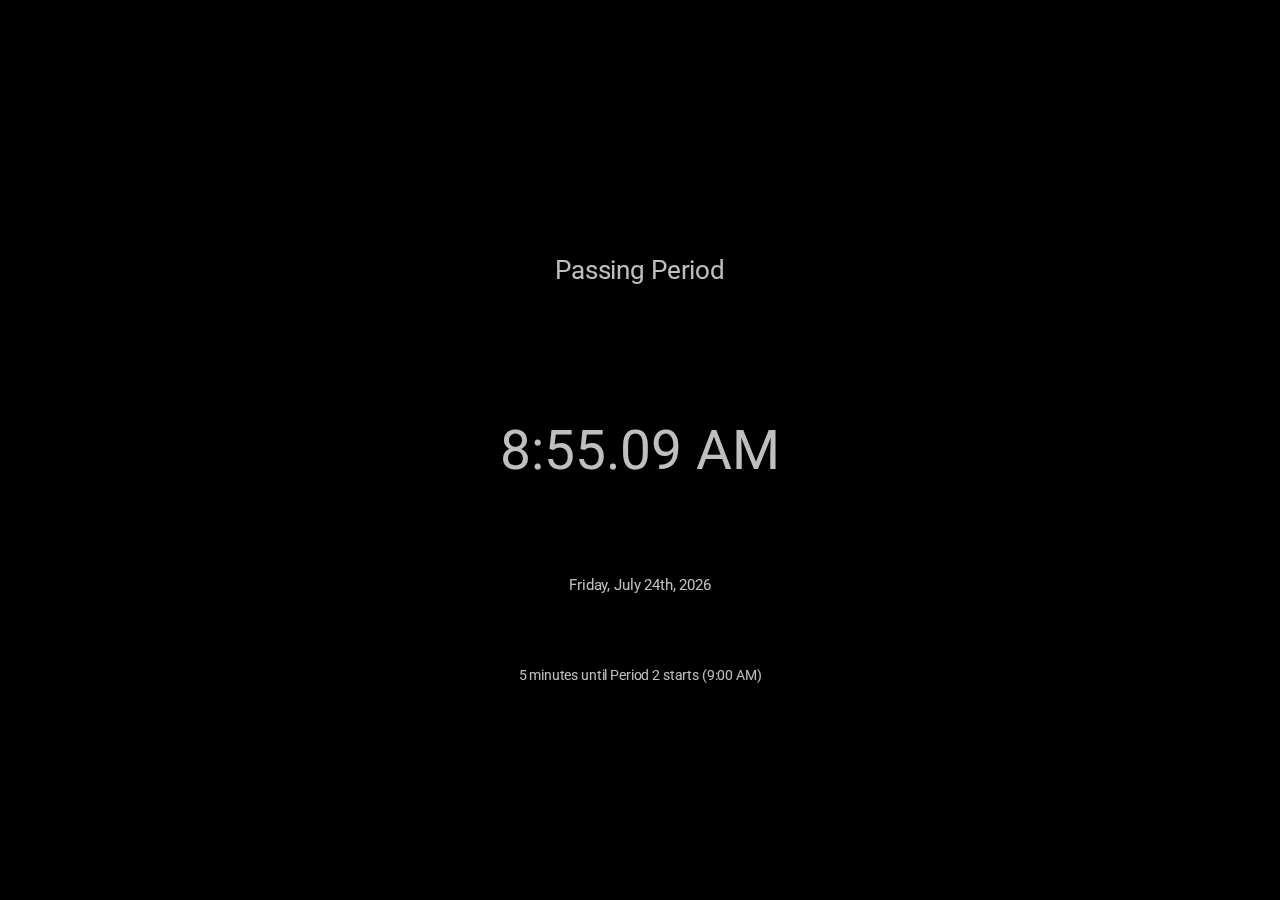
==== commit 958e4cf9: "New Icon" ====
--- a/index.html
+++ b/index.html
@@ -4,8 +4,15 @@
 		<title>Maine Schedule</title>
 		<meta charset="utf-8" />
 		<meta name="viewport" content="width=device-width, initial-scale=1, user-scalable=no" />
+		<meta name="msapplication-TileColor" content="#da532c">
+		<meta name="theme-color" content="#ffffff">
 		<link rel="stylesheet" href="assets/css/main.css" />
 		<link rel="icon" href="images/icon.png">
+		<link rel="apple-touch-icon" sizes="180x180" href="icon/apple-touch-icon.png">
+		<link rel="icon" type="image/png" sizes="32x32" href="icon/favicon-32x32.png">
+		<link rel="icon" type="image/png" sizes="16x16" href="icon/favicon-16x16.png">
+		<link rel="manifest" href="icon/site.webmanifest">
+		<link rel="mask-icon" href="icon/safari-pinned-tab.svg" color="#5bbad5">
 		<style type="text/css">
 			.clock{
 				position: absolute;
@@ -323,58 +330,58 @@
 							if(time >= "8:05.00" && time < "9:41.00") {
 								document.getElementById("period").innerText = "Period 1";
 								document.getElementById("period").textContent = "Period 1";
-								timeLeft(9, 36, "Period 1", "9:35 AM", "untilEnd");
-								timeLeft(9, 46, "3X", "9:45 AM", "untilStart");
+								timeLeft(9, 42, "Period 1", "9:41 AM", "untilEnd");
+								timeLeft(9, 50, "3X", "9:49 AM", "untilStart");
 							}
 							else if(time >= "9:41.00" && time < "9:49.00") {
 								document.getElementById("period").innerText = "Passing Period";
 								document.getElementById("period").textContent = "Passing Period";
-								timeLeft(9, 46, "3X", "9:45 AM", "untilStart");
+								timeLeft(9, 50, "3X", "9:49 AM", "untilStart");
 								document.getElementById("minutesleft").innerText = "";
 								document.getElementById("minutesleft").textContent = "";
 							}
 							else if(time >= "9:49.00" && time < "10:31.00") {
 								document.getElementById("period").innerText = "Period 3X";
 								document.getElementById("period").textContent = "Period 3X";
-								timeLeft(10, 28, "3X", "10:27 AM", "untilEnd");
-								timeLeft(10, 33, "3Y", "10:32 AM", "untilStart");
+								timeLeft(10, 32, "3X", "10:31 AM", "untilEnd");
+								timeLeft(10, 37, "3Y", "10:36 AM", "untilStart");
 							}
 							else if(time >= "10:31.00" && time < "10:36.00") {
 								document.getElementById("period").innerText = "Passing Period";
 								document.getElementById("period").textContent = "Passing Period";
-								timeLeft(10, 33, "3Y", "10:32 AM", "untilStart");
+								timeLeft(10, 37, "3Y", "10:36 AM", "untilStart");
 								document.getElementById("minutesleft").innerText = "";
 								document.getElementById("minutesleft").textContent = "";
 							}
 							else if(time >= "10:36.00" && time < "11:19.00") {
 								document.getElementById("period").innerText = "Period 3Y";
 								document.getElementById("period").textContent = "Period 3Y";
-								timeLeft(11, 16, "3Y", "11:15 AM", "untilEnd");
-								timeLeft(11, 26, "5X", "11:25 AM", "untilStart");
+								timeLeft(11, 20, "3Y", "11:19 AM", "untilEnd");
+								timeLeft(11, 28, "5X", "11:27 AM", "untilStart");
 							}
 							else if(time >= "11:19.00" && time < "11:27.00") {
 								document.getElementById("period").innerText = "Passing Period";
 								document.getElementById("period").textContent = "Passing Period";
-								timeLeft(11, 26, "5X", "11:25 AM", "untilStart");
+								timeLeft(11, 28, "5X", "11:27 AM", "untilStart");
 								document.getElementById("minutesleft").innerText = "";
 								document.getElementById("minutesleft").textContent = "";
 							}
 							else if(time >= "11:27.00" && time < "12:12.00") {
 								document.getElementById("period").innerText = "Period 5X";
 								document.getElementById("period").textContent = "Period 5X";
-								timeLeft(12, 11, "5X", "12:10 PM", "untilEnd");
-								timeLeft(12, 11, "5Y", "12:10 PM", "untilStart");
+								timeLeft(12, 13, "5X", "12:12 PM", "untilEnd");
+								timeLeft(12, 13, "5Y", "12:12 PM", "untilStart");
 							}
 							else if(time >= "12:12.00" && time < "12:57.00") {
 								document.getElementById("period").innerText = "Period 5Y";
 								document.getElementById("period").textContent = "Period 5Y";
-								timeLeft(12, 56, "5Y", "12:10 PM", "untilEnd");
-								timeLeft(12, 56, "5Z", "12:10 PM", "untilStart");
+								timeLeft(12, 58, "5Y", "12:57 PM", "untilEnd");
+								timeLeft(12, 58, "5Z", "12:57 PM", "untilStart");
 							}
 							else if(time >= "12:57.00" && time < "13:42.00") {
 								document.getElementById("period").innerText = "Period 5Z";
 								document.getElementById("period").textContent = "Period 5Z";
-								timeLeft(13, 41, "5Z", "1:40 PM", "untilEnd");
+								timeLeft(13, 43, "5Z", "1:42 PM", "untilEnd");
 								timeLeft(13, 51, "Period 7", "1:50 PM", "untilStart");
 							}
 							else if(time >= "13:42.00" && time < "13:50.00") {
@@ -399,64 +406,64 @@
 							if(time >= "8:05.00" && time < "9:41.00") {
 								document.getElementById("period").innerText = "Period 2";
 								document.getElementById("period").textContent = "Period 2";
-								timeLeft(9, 36, "Period 2", "9:35 AM", "untilEnd");
-								timeLeft(9, 46, "4X", "9:45 AM", "untilStart");
+								timeLeft(9, 42, "Period 2", "9:41 AM", "untilEnd");
+								timeLeft(9, 50, "4X", "9:49 AM", "untilStart");
 							}
 							else if(time >= "9:41.00" && time < "9:49.00") {
 								document.getElementById("period").innerText = "Passing Period";
 								document.getElementById("period").textContent = "Passing Period";
-								timeLeft(9, 46, "4X", "9:45 AM", "untilStart");
+								timeLeft(9, 50, "4X", "9:49 AM", "untilStart");
 								document.getElementById("minutesleft").innerText = "";
 								document.getElementById("minutesleft").textContent = "";
 							}
 							else if(time >= "9:49.00" && time < "10:31.00") {
 								document.getElementById("period").innerText = "Period 4X";
 								document.getElementById("period").textContent = "Period 4X";
-								timeLeft(10, 28, "4X", "10:27 AM", "untilEnd");
-								timeLeft(10, 33, "4Y", "10:32 AM", "untilStart");
+								timeLeft(10, 32, "4X", "10:31 AM", "untilEnd");
+								timeLeft(10, 37, "4Y", "10:36 AM", "untilStart");
 							}
 							else if(time >= "10:31.00" && time < "10:36.00") {
 								document.getElementById("period").innerText = "Passing Period";
 								document.getElementById("period").textContent = "Passing Period";
-								timeLeft(10, 33, "3Y", "10:32 AM", "untilStart");
+								timeLeft(10, 37, "4Y", "10:36 AM", "untilStart");
 								document.getElementById("minutesleft").innerText = "";
 								document.getElementById("minutesleft").textContent = "";
 							}
 							else if(time >= "10:36.00" && time < "11:19.00") {
 								document.getElementById("period").innerText = "Period 4Y";
 								document.getElementById("period").textContent = "Period 4Y";
-								timeLeft(11, 16, "4Y", "11:15 AM", "untilEnd");
-								timeLeft(11, 26, "6X", "11:25 AM", "untilStart");
+								timeLeft(11, 20, "4Y", "11:19 AM", "untilEnd");
+								timeLeft(11, 28, "6X", "11:27 AM", "untilStart");
 							}
 							else if(time >= "11:19.00" && time < "11:27.00") {
 								document.getElementById("period").innerText = "Passing Period";
 								document.getElementById("period").textContent = "Passing Period";
-								timeLeft(11, 26, "6X", "11:25 AM", "untilStart");
+								timeLeft(11, 28, "6X", "11:27 AM", "untilStart");
 								document.getElementById("minutesleft").innerText = "";
 								document.getElementById("minutesleft").textContent = "";
 							}
 							else if(time >= "11:27.00" && time < "12:12.00") {
 								document.getElementById("period").innerText = "Period 6X";
 								document.getElementById("period").textContent = "Period 6X";
-								timeLeft(12, 11, "6X", "12:10 PM", "untilEnd");
-								timeLeft(12, 11, "6Y", "12:10 PM", "untilStart");
+								timeLeft(12, 13, "6X", "12:12 PM", "untilEnd");
+								timeLeft(12, 13, "6Y", "12:12 PM", "untilStart");
 							}
 							else if(time >= "12:12.00" && time < "12:57.00") {
 								document.getElementById("period").innerText = "Period 6Y";
 								document.getElementById("period").textContent = "Period 6Y";
-								timeLeft(12, 56, "6Y", "12:55 PM", "untilEnd");
-								timeLeft(12, 56, "6Z", "12:55 PM", "untilStart");
+								timeLeft(12, 58, "6Y", "12:57 PM", "untilEnd");
+								timeLeft(12, 58, "6Z", "12:57 PM", "untilStart");
 							}
 							else if(time >= "12:57.00" && time < "13:42.00") {
 								document.getElementById("period").innerText = "Period 6Z";
 								document.getElementById("period").textContent = "Period 6Z";
-								timeLeft(13, 41, "6Z", "1:40 PM", "untilEnd");
+								timeLeft(13, 43, "6Z", "1:42 PM", "untilEnd");
+								timeLeft(13, 51, "Period 7", "1:50 PM", "untilStart");
+							}
+							else if(time >= "13:42.00" && time < "13:50.00") {
+								document.getElementById("period").innerText = "Passing Period";
+								document.getElementById("period").textContent = "Passing Period";
 								timeLeft(13, 51, "Period 8", "1:50 PM", "untilStart");
-							}
-							else if(time >= "13:42.00" && time < "13:50.00") {
-								document.getElementById("period").innerText = "Passing Period";
-								document.getElementById("period").textContent = "Passing Period";
-								timeLeft(13, 51, "Period 7", "1:50 PM", "untilStart");
 								document.getElementById("minutesleft").innerText = "";
 								document.getElementById("minutesleft").textContent = "";
 							}
@@ -568,8 +575,8 @@
 							else if(time >= "12:30.00" && time < "12:50.00") {
 								document.getElementById("period").innerText = "Period 5B";
 								document.getElementById("period").textContent = "Period 5B";
-								timeLeft(12, 36, "5B", "12:50 PM", "untilEnd");
-								timeLeft(12, 41, "6A", "12:55 PM", "untilStart");
+								timeLeft(12, 51, "5B", "12:50 PM", "untilEnd");
+								timeLeft(12, 56, "6A", "12:55 PM", "untilStart");
 							}
 							else if(time >= "12:50.00" && time < "12:55.00") {
 								document.getElementById("period").innerText = "Passing Period";
@@ -635,15 +642,15 @@
 				</script>
 
 		<!-- Footer -->
-			<!--<footer id="footer">-->
+			<!--<footer id="footer">
 			<div id="credits" class="credits">
 				<ul class="icons">
 					<center><li><a href="https://www.instagram.com/mschineseclub/" class="icon fa-instagram"><span class="label">Instagram</span></a></li></center>
-					<!--<center><li><a href="mailto:eyang@s207.org?Subject=Hello%20There!" target="_top" class="icon fa-envelope-o"><span class="label">Email</span></a></li></center>-->
+					<!--<center><li><a href="mailto:eyang@s207.org?Subject=Hello%20There!" target="_top" class="icon fa-envelope-o"><span class="label">Email</span></a></li></center>
 				</ul>
-				<p><> with <3 by Evan Yang</p>
+				<p> <> with <3 by Evan Yang</p>
 			</div>
-			<!--</footer>-->
+			</footer>-->
 
 		<!-- Scripts -->
 			<script src="assets/js/main.js"></script>
--- a/assets/css/main.css
+++ b/assets/css/main.css
@@ -1,11 +1,5 @@
 @import url(font-awesome.min.css);
 @import url("https://fonts.googleapis.com/css?family=Roboto:400,700");
-
-/*
-	Eventually by HTML5 UP
-	html5up.net | @ajlkn
-	Free for personal and commercial use under the CCA 3.0 license (html5up.net/license)
-*/
 
 html, body, div, span, applet, object,
 iframe, h1, h2, h3, h4, h5, h6, p, blockquote,
@@ -374,7 +368,7 @@
 
 		a:hover {
 			border-bottom-color: transparent;
-			color: #1cb495 !important;
+			color: #ffffff !important;
 			text-decoration: none;
 		}
 
@@ -1193,7 +1187,7 @@
 		@media screen and (max-height: 640px) {
 
 			#footer {
-				bottom: -11em;
+				bottom: -9em;
 				left: auto;
 				margin: 1em 0 0 0;
 				position: relative;
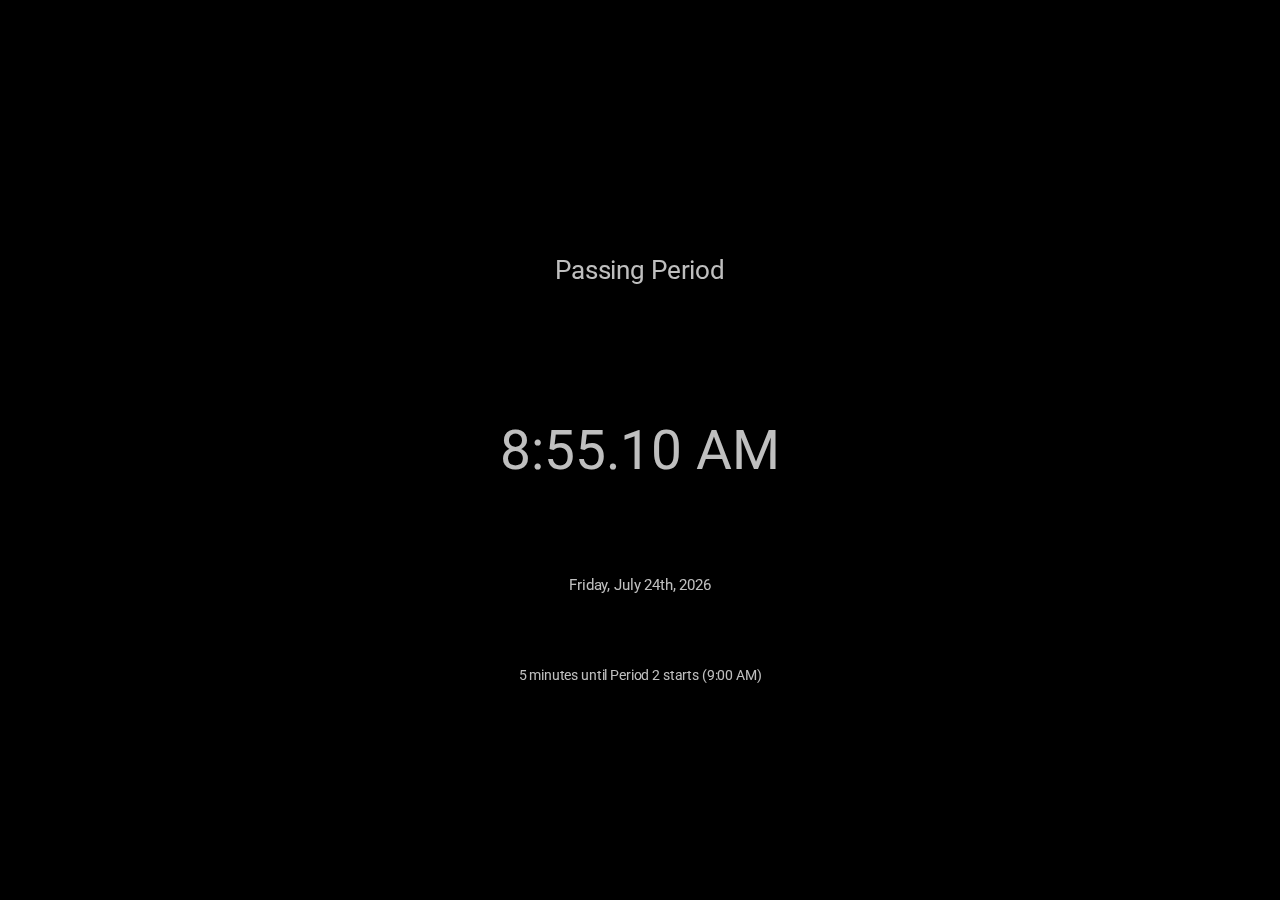
==== commit 4ee836ef: "Update index.html" ====
--- a/index.html
+++ b/index.html
@@ -22,7 +22,6 @@
 				font-size: 100%;
 				white-space: nowrap;
 			}
-
 			.date{
 				position: absolute;
 				top: 50%;
@@ -31,7 +30,6 @@
 				font-size: 375%;
 				white-space: nowrap;
 			}
-
 			.period{
 				position: absolute;
 				top: 30%;
@@ -40,7 +38,6 @@
 				font-size: 175%;
 				white-space: nowrap;
 			}
-
 			.minutesleft{
 				position: absolute;
 				top: 70%;
@@ -49,7 +46,6 @@
 				font-size: 95%;
 				white-space: nowrap;
 			}
-
 			.untilstart{
 				position: absolute;
 				top: 75%;
@@ -58,7 +54,6 @@
 				font-size: 95%;
 				white-space: nowrap;
 			}
-
 			.credits{
 				position: absolute;
 				top: 90%;
@@ -641,19 +636,21 @@
 					showTime();
 				</script>
 
+		
 		<!-- Footer -->
-			<!--<footer id="footer">
+		<!--
+			<footer id="footer">
 			<div id="credits" class="credits">
 				<ul class="icons">
 					<center><li><a href="https://www.instagram.com/mschineseclub/" class="icon fa-instagram"><span class="label">Instagram</span></a></li></center>
-					<!--<center><li><a href="mailto:eyang@s207.org?Subject=Hello%20There!" target="_top" class="icon fa-envelope-o"><span class="label">Email</span></a></li></center>
+					<center><li><a href="mailto:eyang@s207.org?Subject=Hello%20There!" target="_top" class="icon fa-envelope-o"><span class="label">Email</span></a></li></center>
 				</ul>
 				<p> <> with <3 by Evan Yang</p>
 			</div>
-			</footer>-->
+			</footer>
+		-->
 
 		<!-- Scripts -->
 			<script src="assets/js/main.js"></script>
-
 	</body>
 </html>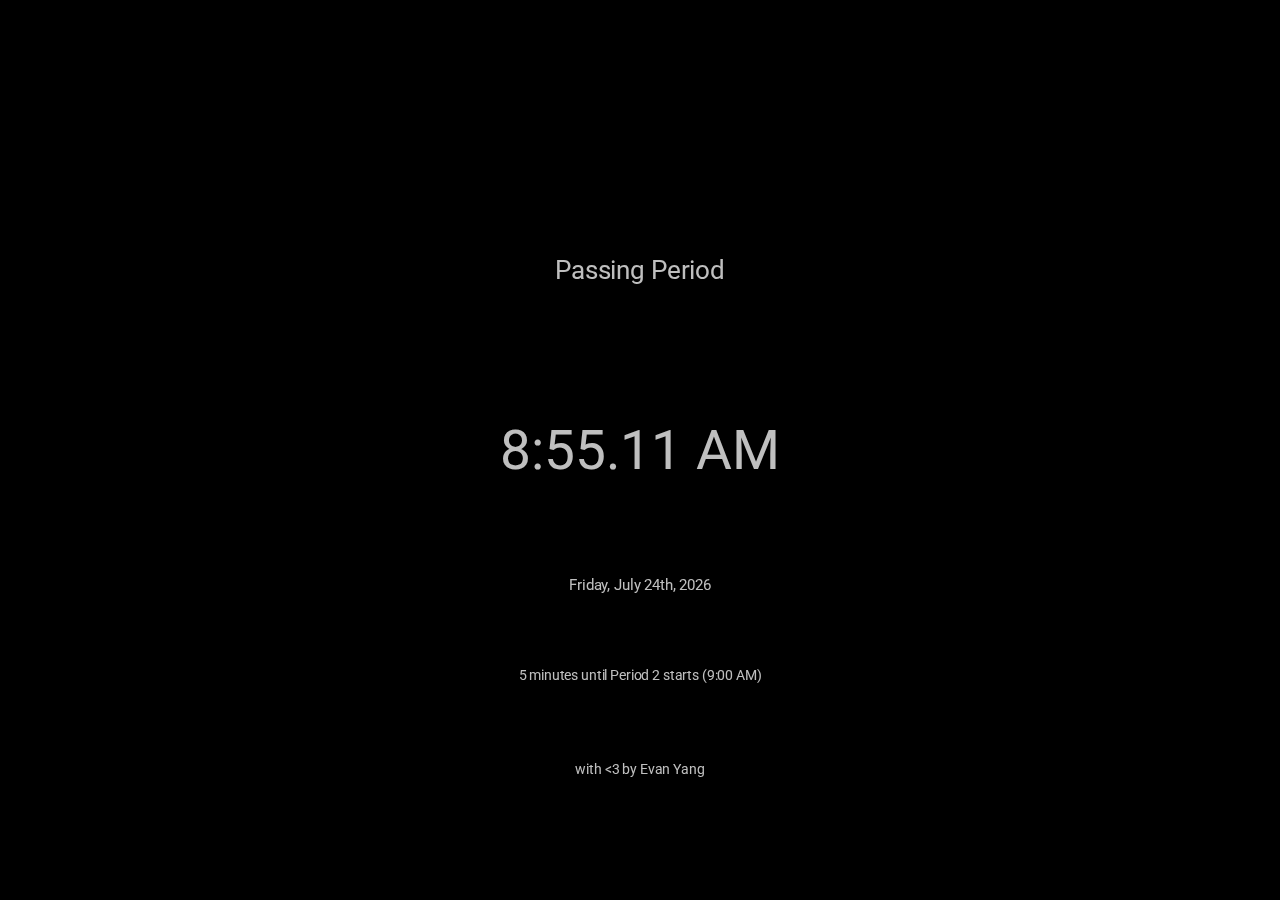
==== commit e9cc13bb: "Footer" ====
--- a/index.html
+++ b/index.html
@@ -56,7 +56,7 @@
 			}
 			.credits{
 				position: absolute;
-				top: 90%;
+				top: 87%;
 				left: 50%;
 				transform: translateX(-50%) translateY(-50%);
 				font-size: 95%;
@@ -635,21 +635,7 @@
 
 					showTime();
 				</script>
-
-		
-		<!-- Footer -->
-		<!--
-			<footer id="footer">
-			<div id="credits" class="credits">
-				<ul class="icons">
-					<center><li><a href="https://www.instagram.com/mschineseclub/" class="icon fa-instagram"><span class="label">Instagram</span></a></li></center>
-					<center><li><a href="mailto:eyang@s207.org?Subject=Hello%20There!" target="_top" class="icon fa-envelope-o"><span class="label">Email</span></a></li></center>
-				</ul>
-				<p> <> with <3 by Evan Yang</p>
-			</div>
-			</footer>
-		-->
-
+    	<div class="credits"><p> </> with <3 by Evan Yang</p></div>
 		<!-- Scripts -->
 			<script src="assets/js/main.js"></script>
 	</body>
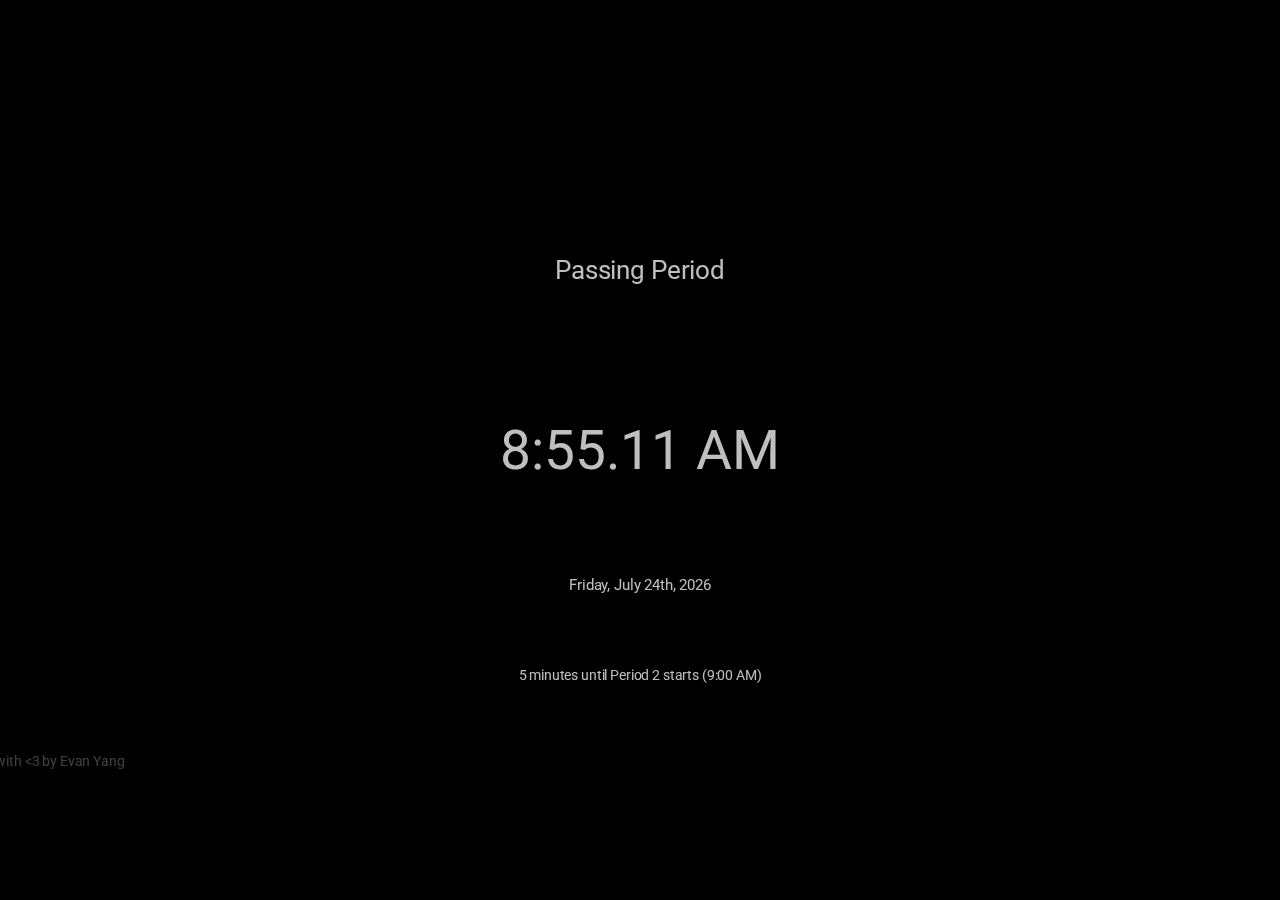
==== commit 03252f7c: "Update index.html" ====
--- a/index.html
+++ b/index.html
@@ -55,6 +55,10 @@
 				white-space: nowrap;
 			}
 			.credits{
+				-moz-transition: opacity 0.5s ease-in-out !important;
+				-webkit-transition: opacity 0.5s ease-in-out !important;
+				-ms-transition: opacity 0.5s ease-in-out !important;
+				transition: opacity 0.5s ease-in-out !important;
 				position: absolute;
 				top: 87%;
 				left: 50%;
@@ -635,7 +639,9 @@
 
 					showTime();
 				</script>
-    	<div class="credits"><p> </> with <3 by Evan Yang</p></div>
+    	<div id="footer" class="credits">
+			<p>&#60;/&#62; with &#60;3 by Evan Yang</p>
+		</div>
 		<!-- Scripts -->
 			<script src="assets/js/main.js"></script>
 	</body>
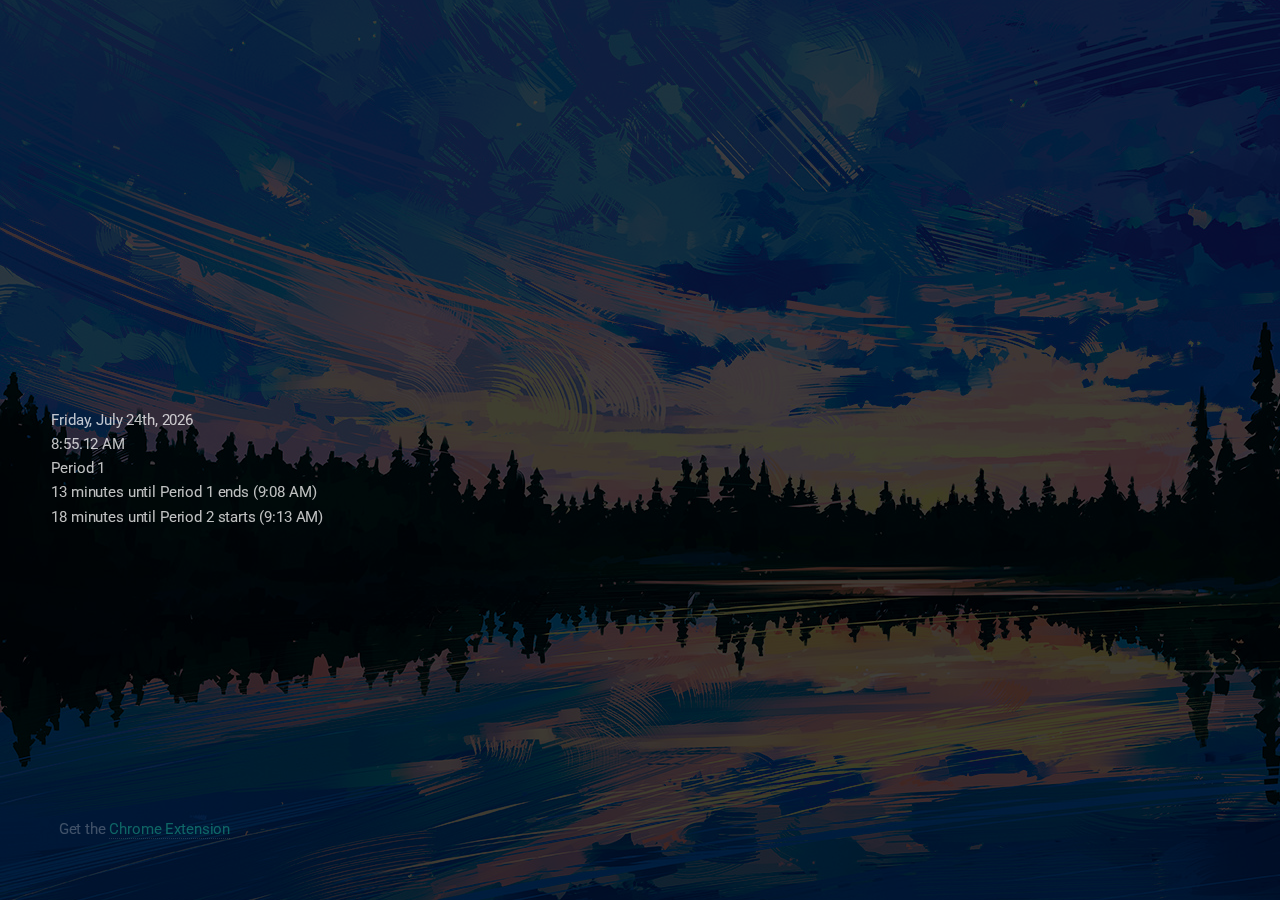
==== commit 71bffbf1: "Update index.html" ====
--- a/index.html
+++ b/index.html
@@ -1,3 +1,4 @@
+<!--Developed by Evan Yang | MSHS 2020-->
 <!DOCTYPE HTML>
 <html>
 	<head>
@@ -6,643 +7,32 @@
 		<meta name="viewport" content="width=device-width, initial-scale=1, user-scalable=no" />
 		<meta name="msapplication-TileColor" content="#da532c">
 		<meta name="theme-color" content="#ffffff">
+		<meta name="google-site-verification" content="bOhCoVh4OTB7TEuwzp1pjIn7Q7BqZSYBwd2hzgktwVY" />
 		<link rel="stylesheet" href="assets/css/main.css" />
-		<link rel="icon" href="images/icon.png">
 		<link rel="apple-touch-icon" sizes="180x180" href="icon/apple-touch-icon.png">
 		<link rel="icon" type="image/png" sizes="32x32" href="icon/favicon-32x32.png">
 		<link rel="icon" type="image/png" sizes="16x16" href="icon/favicon-16x16.png">
 		<link rel="manifest" href="icon/site.webmanifest">
 		<link rel="mask-icon" href="icon/safari-pinned-tab.svg" color="#5bbad5">
-		<style type="text/css">
-			.clock{
-				position: absolute;
-				top: 65%;
-				left: 50%;
-				transform: translateX(-50%) translateY(-50%);
-				font-size: 100%;
-				white-space: nowrap;
-			}
-			.date{
-				position: absolute;
-				top: 50%;
-				left: 50%;
-				transform: translateX(-50%) translateY(-50%);
-				font-size: 375%;
-				white-space: nowrap;
-			}
-			.period{
-				position: absolute;
-				top: 30%;
-				left: 50%;
-				transform: translateX(-50%) translateY(-50%);
-				font-size: 175%;
-				white-space: nowrap;
-			}
-			.minutesleft{
-				position: absolute;
-				top: 70%;
-				left: 50%;
-				transform: translateX(-50%) translateY(-50%);
-				font-size: 95%;
-				white-space: nowrap;
-			}
-			.untilstart{
-				position: absolute;
-				top: 75%;
-				left: 50%;
-				transform: translateX(-50%) translateY(-50%);
-				font-size: 95%;
-				white-space: nowrap;
-			}
-			.credits{
-				-moz-transition: opacity 0.5s ease-in-out !important;
-				-webkit-transition: opacity 0.5s ease-in-out !important;
-				-ms-transition: opacity 0.5s ease-in-out !important;
-				transition: opacity 0.5s ease-in-out !important;
-				position: absolute;
-				top: 87%;
-				left: 50%;
-				transform: translateX(-50%) translateY(-50%);
-				font-size: 95%;
-				white-space: nowrap;
-			}
-		</style>
 	</head>
 	<body class="is-preload">
 
 		<!-- Header -->
-				<div id="MyClockDisplay" class="clock"></div>
+				<div id="clockDisp" class="clock"></div>
 				<div id="date" class="date"></div>
 				<div id="period" class="period"></div>
 				<div id="minutesleft" class="minutesleft"></div>
 				<div id="untilstart" class="untilstart"></div>
-				<script type="text/javascript">
-
-					function showTime(){
-
-						var objToday = new Date(),
-						weekday = new Array('Sunday', 'Monday', 'Tuesday', 'Wednesday', 'Thursday', 'Friday', 'Saturday'),
-						dayOfWeek = weekday[objToday.getDay()],
-						domEnder = function() { var a = objToday; if (/1/.test(parseInt((a + "").charAt(0)))) return "th"; a = parseInt((a + "").charAt(1)); return 1 == a ? "st" : 2 == a ? "nd" : 3 == a ? "rd" : "th" }(),
-						dayOfMonth = today + ( objToday.getDate() < 10) ? '0' + objToday.getDate() + domEnder : objToday.getDate() + domEnder,
-						months = new Array('January', 'February', 'March', 'April', 'May', 'June', 'July', 'August', 'September', 'October', 'November', 'December'),
-						curMonth = months[objToday.getMonth()],
-						curYear = objToday.getFullYear(),
-						h = objToday.getHours();
-						m = objToday.getMinutes();
-						s = objToday.getSeconds();
-						var session = h >= 12 ? "PM" : "AM";
-						h = h % 12;
-						h = h ? h : 12;
-						m = m < 10 ? "0" + m : m;
-						s = s < 10 ? "0" + s : s;
-
-						function timeLeft(endHour, endMinute, periodName, endTime, type) {
-
-							var dateEndTime = new Date(1000, 0, 1, endHour, endMinute);
-							var dateRightNow = new Date();
-							dateRightNow.setFullYear(1000, 0, 1);
-
-							timeDiff = dateEndTime - dateRightNow;
-							minutesApart = Math.floor((timeDiff/1000)/60);
-
-							if(type == "untilEnd") {
-
-								if(minutesApart <= 0) {
-									document.getElementById("minutesleft").innerText = "";
-									document.getElementById("minutesleft").textContent = "";
-									// change test below
-									document.getElementById("untilstart").innerText = "";
-									document.getElementById("untilstart").textContent = "";
-									// end of change
-								}
-								else if(minutesApart == 1) {
-									document.getElementById("minutesleft").innerText = minutesApart + " " + "minute until " + periodName + " " + "ends " + "(" + endTime + ")";
-									document.getElementById("minutesleft").textContent = minutesApart + " " + "minute until " + periodName + " " + "ends " + "(" + endTime + ")";
-								}
-								else {
-									document.getElementById("minutesleft").innerText = minutesApart + " " + "minutes until " + periodName + " " + "ends " + "(" + endTime + ")";
-									document.getElementById("minutesleft").textContent = minutesApart + " " + "minutes until " + periodName + " " + "ends " + "(" + endTime + ")";
-								}
-
-							}
-							else if(type == "untilStart") {
-
-								if(minutesApart <= 0) {
-									document.getElementById("untilstart").innerText = "";
-									document.getElementById("untilstart").textContent = "";
-									// change test below
-									document.getElementById("minutesleft").innerText = "";
-									document.getElementById("minutesleft").textContent = "";
-									// end of change
-								}
-								else if(minutesApart == 1) {
-									document.getElementById("untilstart").innerText = minutesApart + " " + "minute until " + periodName + " " + "starts " + "(" + endTime + ")";
-									document.getElementById("untilstart").textContent = minutesApart + " " + "minute until " + periodName + " " + "starts " + "(" + endTime + ")";
-								}
-								else {
-									document.getElementById("untilstart").innerText = minutesApart + " " + "minutes until " + periodName + " " + "starts " + "(" + endTime + ")";
-									document.getElementById("untilstart").textContent = minutesApart + " " + "minutes until " + periodName + " " + "starts " + "(" + endTime + ")";
-								}
-
-							}
-
-						}
-
-						mHours = objToday.getHours();
-						mMinutes = objToday.getMinutes();
-						mSeconds = objToday.getSeconds();
-
-						var mHours = objToday.getHours();
-						var time = mHours + ":" + m + "." + s;
-						var displayTime = h + ":" + m + "." + s + " " + session;
-						var today = dayOfWeek + "," + " " + curMonth + " " + dayOfMonth + "," + " " + curYear;
-
-						document.getElementById("MyClockDisplay").innerText = today;
-						document.getElementById("MyClockDisplay").textContent = today;
-						document.getElementById("date").innerText = displayTime;
-						document.getElementById("date").textContent = displayTime;
-
-						setTimeout(showTime, 1000);
-
-						if(dayOfWeek == "Saturday" || dayOfWeek == "Sunday") {
-							document.getElementById("period").innerText = "No School";
-							document.getElementById("period").textContent = "No School";
-							document.getElementById("minutesleft").innerText = "Enjoy your weekend :)";
-						}
-						else if(dayOfWeek == "Monday" || dayOfWeek == "Friday") {
-							if(time >= "8:05.00" && time < "8:55.00") {
-								document.getElementById("period").innerText = "Period 1";
-								document.getElementById("period").textContent = "Period 1";
-								timeLeft(8, 56, "Period 1", "8:55 AM", "untilEnd");
-								timeLeft(9, 1, "Period 2", "9:00 AM", "untilStart");
-							}
-							else if(time >= "8:55.00" && time < "9:00.00") {
-								document.getElementById("period").innerText = "Passing Period";
-								document.getElementById("period").textContent = "Passing Period";
-								timeLeft(9, 1, "Period 2", "9:00 AM", "untilStart");
-								document.getElementById("minutesleft").innerText = "";
-								document.getElementById("minutesleft").textContent = "";
-							}
-							else if(time >= "9:00.00" && time < "9:50.00") {
-								document.getElementById("period").innerText = "Period 2";
-								document.getElementById("period").textContent = "Period 2";
-								timeLeft(9, 51, "Period 2", "9:50 AM", "untilEnd");
-								timeLeft(9, 56, "3A", "9:55 AM", "untilStart");
-							}
-							else if(time >= "9:50.00" && time < "9:55.00") {
-								document.getElementById("period").innerText = "Passing Period";
-								document.getElementById("period").textContent = "Passing Period";
-								timeLeft(9, 56, "3A", "9:55 AM", "untilStart");
-								document.getElementById("minutesleft").innerText = "";
-								document.getElementById("minutesleft").textContent = "";
-							}
-							else if(time >= "9:55.00" && time < "10:17.00") {
-								document.getElementById("period").innerText = "Period 3A";
-								document.getElementById("period").textContent = "Period 3A";
-								timeLeft(10, 18, "3A", "10:17 AM", "untilEnd");
-								timeLeft(10, 23, "3B", "10:22 AM", "untilStart");
-							}
-							else if(time >= "10:17.00" && time < "10:22.00") {
-								document.getElementById("period").innerText = "Passing Period";
-								document.getElementById("period").textContent = "Passing Period";
-								timeLeft(10, 23, "3B", "10:22 AM", "untilStart");
-								document.getElementById("minutesleft").innerText = "";
-								document.getElementById("minutesleft").textContent = "";
-							}
-							else if(time >= "10:22.00" && time < "10:45.00") {
-								document.getElementById("period").innerText = "Period 3B";
-								document.getElementById("period").textContent = "Period 3B";
-								timeLeft(10, 46, "3B", "10:45 AM", "untilEnd");
-								timeLeft(10, 51, "4A", "10:50 AM", "untilStart");
-							}
-							else if(time >= "10:45.00" && time < "10:50.00") {
-								document.getElementById("period").innerText = "Passing Period";
-								document.getElementById("period").textContent = "Passing Period";
-								timeLeft(10, 51, "3B", "10:50 AM", "untilStart");
-								document.getElementById("minutesleft").innerText = "";
-								document.getElementById("minutesleft").textContent = "";
-							}
-							else if(time >= "10:50.00" && time < "11:12.00") {
-								document.getElementById("period").innerText = "Period 4A";
-								document.getElementById("period").textContent = "Period 4A";
-								timeLeft(11, 13, "4A", "11:12 AM", "untilEnd");
-								timeLeft(11, 18, "4B", "11:17 PM", "untilStart");
-							}
-							else if(time >= "11:12.00" && time < "11:17.00") {
-								document.getElementById("period").innerText = "Passing Period";
-								document.getElementById("period").textContent = "Passing Period";
-								timeLeft(11, 18, "4B", "11:17 PM", "untilStart");
-								document.getElementById("minutesleft").innerText = "";
-								document.getElementById("minutesleft").textContent = "";
-							}
-							else if(time >= "11:17.00" && time < "11:40.00") {
-								document.getElementById("period").innerText = "Period 4B";
-								document.getElementById("period").textContent = "Period 4B";
-								timeLeft(11, 41, "4B", "11:40 AM", "untilEnd");
-								timeLeft(11, 46, "5A", "11:45 AM", "untilStart");
-							}
-							else if(time >= "11:17.00" && time < "11:45.00") {
-								document.getElementById("period").innerText = "Passing Period";
-								document.getElementById("period").textContent = "Passing Period";
-								timeLeft(11, 46, "5A", "11:45 AM", "untilStart");
-								document.getElementById("minutesleft").innerText = "";
-								document.getElementById("minutesleft").textContent = "";
-							}
-							else if(time >= "11:45.00" && time < "12:07.00") {
-								document.getElementById("period").innerText = "Period 5A";
-								document.getElementById("period").textContent = "Period 5A";
-								timeLeft(12, 8, "5A", "12:07 PM", "untilEnd");
-								timeLeft(12, 13, "5B", "12:12 PM", "untilStart");
-							}
-							else if(time >= "12:07.00" && time < "12:12.00") {
-								document.getElementById("period").innerText = "Passing Period";
-								document.getElementById("period").textContent = "Passing Period";
-								timeLeft(12, 13, "5B", "12:12 PM", "untilStart");
-								document.getElementById("minutesleft").innerText = "";
-								document.getElementById("minutesleft").textContent = "";
-							}
-							else if(time >= "12:12.00" && time < "12:35.00") {
-								document.getElementById("period").innerText = "Period 5B";
-								document.getElementById("period").textContent = "Period 5B";
-								timeLeft(12, 36, "5B", "12:35 PM", "untilEnd");
-								timeLeft(12, 41, "6A", "12:40 PM", "untilStart");
-							}
-							else if(time >= "12:35.00" && time < "12:40.00") {
-								document.getElementById("period").innerText = "Passing Period";
-								document.getElementById("period").textContent = "Passing Period";
-								timeLeft(12, 41, "6A", "12:40 PM", "untilStart");
-								document.getElementById("minutesleft").innerText = "";
-								document.getElementById("minutesleft").textContent = "";
-							}
-							else if(time >= "12:40.00" && time < "13:02.00") {
-								document.getElementById("period").innerText = "Period 6A";
-								document.getElementById("period").textContent = "Period 6A";
-								timeLeft(13, 3, "6A", "1:02 PM", "untilEnd");
-								timeLeft(13, 8, "6B", "1:07 PM", "untilStart");
-							}
-							else if(time >= "13:02.00" && time < "13:07.00") {
-								document.getElementById("period").innerText = "Passing Period";
-								document.getElementById("period").textContent = "Passing Period";
-								timeLeft(13, 8, "6B", "1:07 PM", "untilStart");
-								document.getElementById("minutesleft").innerText = "";
-								document.getElementById("minutesleft").textContent = "";
-							}
-							else if(time >= "13:07.00" && time < "13:30.00") {
-								document.getElementById("period").innerText = "Period 6B";
-								document.getElementById("period").textContent = "Period 6B";
-								timeLeft(13, 31, "6B", "1:30 PM", "untilEnd");
-								timeLeft(13, 36, "Period 7", "1:35 PM", "untilStart");
-							}
-							else if(time >= "13:30.00" && time < "13:35.00") {
-								document.getElementById("period").innerText = "Passing Period";
-								document.getElementById("period").textContent = "Passing Period";
-								timeLeft(13, 36, "Period 7", "1:35 PM", "untilStart");
-								document.getElementById("minutesleft").innerText = "";
-								document.getElementById("minutesleft").textContent = "";
-							}
-							else if(time >= "13:35.00" && time < "14:25.00") {
-								document.getElementById("period").innerText = "Period 7";
-								document.getElementById("period").textContent = "Period 7";
-								timeLeft(14, 26, "Period 7", "2:25 PM", "untilEnd");
-								timeLeft(14, 31, "Period 8", "2:30 PM", "untilStart");
-							}
-							else if(time >= "14:25.00" && time < "14:30.00") {
-								document.getElementById("period").innerText = "Passing Period";
-								document.getElementById("period").textContent = "Passing Period";
-								timeLeft(14, 31, "Period 8", "2:30 PM", "untilStart");
-								document.getElementById("minutesleft").innerText = "";
-								document.getElementById("minutesleft").textContent = "";
-							}
-							else if(time >= "14:30.00" && time < "15:20.00") {
-								document.getElementById("period").innerText = "Period 8";
-								document.getElementById("period").textContent = "Period 8";
-								timeLeft(15, 21, "Period 8", "3:20 PM", "untilEnd");
-							}
-							else {
-								document.getElementById("period").innerText = "No School";
-								document.getElementById("period").textContent = "No School";
-								document.getElementById("minutesleft").innerText = "Enjoy the rest of your day :)";
-							}
-						}
-						else if(dayOfWeek == "Tuesday") {
-							if(time >= "8:05.00" && time < "9:41.00") {
-								document.getElementById("period").innerText = "Period 1";
-								document.getElementById("period").textContent = "Period 1";
-								timeLeft(9, 42, "Period 1", "9:41 AM", "untilEnd");
-								timeLeft(9, 50, "3X", "9:49 AM", "untilStart");
-							}
-							else if(time >= "9:41.00" && time < "9:49.00") {
-								document.getElementById("period").innerText = "Passing Period";
-								document.getElementById("period").textContent = "Passing Period";
-								timeLeft(9, 50, "3X", "9:49 AM", "untilStart");
-								document.getElementById("minutesleft").innerText = "";
-								document.getElementById("minutesleft").textContent = "";
-							}
-							else if(time >= "9:49.00" && time < "10:31.00") {
-								document.getElementById("period").innerText = "Period 3X";
-								document.getElementById("period").textContent = "Period 3X";
-								timeLeft(10, 32, "3X", "10:31 AM", "untilEnd");
-								timeLeft(10, 37, "3Y", "10:36 AM", "untilStart");
-							}
-							else if(time >= "10:31.00" && time < "10:36.00") {
-								document.getElementById("period").innerText = "Passing Period";
-								document.getElementById("period").textContent = "Passing Period";
-								timeLeft(10, 37, "3Y", "10:36 AM", "untilStart");
-								document.getElementById("minutesleft").innerText = "";
-								document.getElementById("minutesleft").textContent = "";
-							}
-							else if(time >= "10:36.00" && time < "11:19.00") {
-								document.getElementById("period").innerText = "Period 3Y";
-								document.getElementById("period").textContent = "Period 3Y";
-								timeLeft(11, 20, "3Y", "11:19 AM", "untilEnd");
-								timeLeft(11, 28, "5X", "11:27 AM", "untilStart");
-							}
-							else if(time >= "11:19.00" && time < "11:27.00") {
-								document.getElementById("period").innerText = "Passing Period";
-								document.getElementById("period").textContent = "Passing Period";
-								timeLeft(11, 28, "5X", "11:27 AM", "untilStart");
-								document.getElementById("minutesleft").innerText = "";
-								document.getElementById("minutesleft").textContent = "";
-							}
-							else if(time >= "11:27.00" && time < "12:12.00") {
-								document.getElementById("period").innerText = "Period 5X";
-								document.getElementById("period").textContent = "Period 5X";
-								timeLeft(12, 13, "5X", "12:12 PM", "untilEnd");
-								timeLeft(12, 13, "5Y", "12:12 PM", "untilStart");
-							}
-							else if(time >= "12:12.00" && time < "12:57.00") {
-								document.getElementById("period").innerText = "Period 5Y";
-								document.getElementById("period").textContent = "Period 5Y";
-								timeLeft(12, 58, "5Y", "12:57 PM", "untilEnd");
-								timeLeft(12, 58, "5Z", "12:57 PM", "untilStart");
-							}
-							else if(time >= "12:57.00" && time < "13:42.00") {
-								document.getElementById("period").innerText = "Period 5Z";
-								document.getElementById("period").textContent = "Period 5Z";
-								timeLeft(13, 43, "5Z", "1:42 PM", "untilEnd");
-								timeLeft(13, 51, "Period 7", "1:50 PM", "untilStart");
-							}
-							else if(time >= "13:42.00" && time < "13:50.00") {
-								document.getElementById("period").innerText = "Passing Period";
-								document.getElementById("period").textContent = "Passing Period";
-								timeLeft(13, 51, "Period 7", "1:50 PM", "untilStart");
-								document.getElementById("minutesleft").innerText = "";
-								document.getElementById("minutesleft").textContent = "";
-							}
-							else if(time >= "13:50.00" && time < "15:20.00") {
-								document.getElementById("period").innerText = "Period 7";
-								document.getElementById("period").textContent = "Period 7";
-								timeLeft(15, 21, "Period 7", "3:20 PM", "untilEnd");
-							}
-							else {
-								document.getElementById("period").innerText = "No School";
-								document.getElementById("period").textContent = "No School";
-								document.getElementById("minutesleft").innerText = "Enjoy the rest of your day :)";
-							}
-						}
-						else if(dayOfWeek == "Wednesday") {
-							if(time >= "8:05.00" && time < "9:41.00") {
-								document.getElementById("period").innerText = "Period 2";
-								document.getElementById("period").textContent = "Period 2";
-								timeLeft(9, 42, "Period 2", "9:41 AM", "untilEnd");
-								timeLeft(9, 50, "4X", "9:49 AM", "untilStart");
-							}
-							else if(time >= "9:41.00" && time < "9:49.00") {
-								document.getElementById("period").innerText = "Passing Period";
-								document.getElementById("period").textContent = "Passing Period";
-								timeLeft(9, 50, "4X", "9:49 AM", "untilStart");
-								document.getElementById("minutesleft").innerText = "";
-								document.getElementById("minutesleft").textContent = "";
-							}
-							else if(time >= "9:49.00" && time < "10:31.00") {
-								document.getElementById("period").innerText = "Period 4X";
-								document.getElementById("period").textContent = "Period 4X";
-								timeLeft(10, 32, "4X", "10:31 AM", "untilEnd");
-								timeLeft(10, 37, "4Y", "10:36 AM", "untilStart");
-							}
-							else if(time >= "10:31.00" && time < "10:36.00") {
-								document.getElementById("period").innerText = "Passing Period";
-								document.getElementById("period").textContent = "Passing Period";
-								timeLeft(10, 37, "4Y", "10:36 AM", "untilStart");
-								document.getElementById("minutesleft").innerText = "";
-								document.getElementById("minutesleft").textContent = "";
-							}
-							else if(time >= "10:36.00" && time < "11:19.00") {
-								document.getElementById("period").innerText = "Period 4Y";
-								document.getElementById("period").textContent = "Period 4Y";
-								timeLeft(11, 20, "4Y", "11:19 AM", "untilEnd");
-								timeLeft(11, 28, "6X", "11:27 AM", "untilStart");
-							}
-							else if(time >= "11:19.00" && time < "11:27.00") {
-								document.getElementById("period").innerText = "Passing Period";
-								document.getElementById("period").textContent = "Passing Period";
-								timeLeft(11, 28, "6X", "11:27 AM", "untilStart");
-								document.getElementById("minutesleft").innerText = "";
-								document.getElementById("minutesleft").textContent = "";
-							}
-							else if(time >= "11:27.00" && time < "12:12.00") {
-								document.getElementById("period").innerText = "Period 6X";
-								document.getElementById("period").textContent = "Period 6X";
-								timeLeft(12, 13, "6X", "12:12 PM", "untilEnd");
-								timeLeft(12, 13, "6Y", "12:12 PM", "untilStart");
-							}
-							else if(time >= "12:12.00" && time < "12:57.00") {
-								document.getElementById("period").innerText = "Period 6Y";
-								document.getElementById("period").textContent = "Period 6Y";
-								timeLeft(12, 58, "6Y", "12:57 PM", "untilEnd");
-								timeLeft(12, 58, "6Z", "12:57 PM", "untilStart");
-							}
-							else if(time >= "12:57.00" && time < "13:42.00") {
-								document.getElementById("period").innerText = "Period 6Z";
-								document.getElementById("period").textContent = "Period 6Z";
-								timeLeft(13, 43, "6Z", "1:42 PM", "untilEnd");
-								timeLeft(13, 51, "Period 7", "1:50 PM", "untilStart");
-							}
-							else if(time >= "13:42.00" && time < "13:50.00") {
-								document.getElementById("period").innerText = "Passing Period";
-								document.getElementById("period").textContent = "Passing Period";
-								timeLeft(13, 51, "Period 8", "1:50 PM", "untilStart");
-								document.getElementById("minutesleft").innerText = "";
-								document.getElementById("minutesleft").textContent = "";
-							}
-							else if(time >= "13:50.00" && time < "15:20.00") {
-								document.getElementById("period").innerText = "Period 8";
-								document.getElementById("period").textContent = "Period 8";
-								timeLeft(15, 21, "Period 8", "3:20 PM", "untilEnd");
-							}
-							else {
-								document.getElementById("period").innerText = "No School";
-								document.getElementById("period").textContent = "No School";
-								document.getElementById("minutesleft").innerText = "Late start tomorrow (8:45 AM)";
-							}
-
-						}
-
-						else if(dayOfWeek == "Thursday") {
-							if(time >= "8:45.00" && time < "9:30.00") {
-								document.getElementById("period").innerText = "Period 1";
-								document.getElementById("period").textContent = "Period 1";
-								timeLeft(9, 31, "Period 1", "9:30 AM", "untilEnd");
-								timeLeft(9, 36, "Period 2", "9:35 AM", "untilStart");
-							}
-							else if(time >= "9:30.00" && time < "9:35.00") {
-								document.getElementById("period").innerText = "Passing Period";
-								document.getElementById("period").textContent = "Passing Period";
-								timeLeft(9, 36, "Period 2", "9:35 AM", "untilStart");
-								document.getElementById("minutesleft").innerText = "";
-								document.getElementById("minutesleft").textContent = "";
-							}
-							else if(time >= "9:35.00" && time < "10:20.00") {
-								document.getElementById("period").innerText = "Period 2";
-								document.getElementById("period").textContent = "Period 2";
-								timeLeft(10, 21, "Period 2", "10:20 AM", "untilEnd");
-								timeLeft(10, 26, "3A", "10:25 AM", "untilStart");
-							}
-							else if(time >= "10:20.00" && time < "10:25.00") {
-								document.getElementById("period").innerText = "Passing Period";
-								document.getElementById("period").textContent = "Passing Period";
-								timeLeft(10, 26, "3A", "10:25 AM", "untilStart");
-								document.getElementById("minutesleft").innerText = "";
-								document.getElementById("minutesleft").textContent = "";
-							}
-							else if(time >= "10:25.00" && time < "10:45.00") {
-								document.getElementById("period").innerText = "Period 3A";
-								document.getElementById("period").textContent = "Period 3A";
-								timeLeft(10, 46, "3A", "10:45 AM", "untilEnd");
-								timeLeft(10, 51, "3B", "10:50 AM", "untilStart");
-							}
-							else if(time >= "10:45.00" && time < "10:50.00") {
-								document.getElementById("period").innerText = "Passing Period";
-								document.getElementById("period").textContent = "Passing Period";
-								timeLeft(10, 51, "3B", "10:50 AM", "untilStart");
-								document.getElementById("minutesleft").innerText = "";
-								document.getElementById("minutesleft").textContent = "";
-							}
-							else if(time >= "10:50.00" && time < "11:10.00") {
-								document.getElementById("period").innerText = "Period 3B";
-								document.getElementById("period").textContent = "Period 3B";
-								timeLeft(11, 11, "3B", "11:10 AM", "untilEnd");
-								timeLeft(11, 16, "4A", "11:15 AM", "untilStart");
-							}
-							else if(time >= "11:10.00" && time < "11:15.00") {
-								document.getElementById("period").innerText = "Passing Period";
-								document.getElementById("period").textContent = "Passing Period";
-								timeLeft(11, 16, "4A", "11:15 AM", "untilStart");
-								document.getElementById("minutesleft").innerText = "";
-								document.getElementById("minutesleft").textContent = "";
-							}
-							else if(time >= "11:15.00" && time < "11:35.00") {
-								document.getElementById("period").innerText = "Period 4A";
-								document.getElementById("period").textContent = "Period 4A";
-								timeLeft(11, 36, "4A", "11:35 AM", "untilEnd");
-								timeLeft(11, 41, "4B", "11:40 AM", "untilStart");
-							}
-							else if(time >= "11:35.00" && time < "11:40.00") {
-								document.getElementById("period").innerText = "Passing Period";
-								document.getElementById("period").textContent = "Passing Period";
-								timeLeft(11, 41, "4B", "11:40 AM", "untilStart");
-								document.getElementById("minutesleft").innerText = "";
-								document.getElementById("minutesleft").textContent = "";
-							}
-							else if(time >= "11:40.00" && time < "12:00.00") {
-								document.getElementById("period").innerText = "Period 4B";
-								document.getElementById("period").textContent = "Period 4B";
-								timeLeft(12, 1, "4B", "12:00 PM", "untilEnd");
-								timeLeft(12, 6, "5A", "12:05 PM", "untilStart");
-							}
-							else if(time >= "12:00.00" && time < "12:05.00") {
-								document.getElementById("period").innerText = "Passing Period";
-								document.getElementById("period").textContent = "Passing Period";
-								timeLeft(12, 6, "5A", "12:05 PM", "untilStart");
-								document.getElementById("minutesleft").innerText = "";
-								document.getElementById("minutesleft").textContent = "";
-							}
-							else if(time >= "12:05.00" && time < "12:25.00") {
-								document.getElementById("period").innerText = "Period 5A";
-								document.getElementById("period").textContent = "Period 5A";
-								timeLeft(12, 26, "5A", "12:25 PM", "untilEnd");
-								timeLeft(12, 31, "5B", "12:30 PM", "untilStart");
-							}
-							else if(time >= "12:25.00" && time < "12:30.00") {
-								document.getElementById("period").innerText = "Passing Period";
-								document.getElementById("period").textContent = "Passing Period";
-								timeLeft(12, 31, "5B", "12:30 PM", "untilStart");
-								document.getElementById("minutesleft").innerText = "";
-								document.getElementById("minutesleft").textContent = "";
-							}
-							else if(time >= "12:30.00" && time < "12:50.00") {
-								document.getElementById("period").innerText = "Period 5B";
-								document.getElementById("period").textContent = "Period 5B";
-								timeLeft(12, 51, "5B", "12:50 PM", "untilEnd");
-								timeLeft(12, 56, "6A", "12:55 PM", "untilStart");
-							}
-							else if(time >= "12:50.00" && time < "12:55.00") {
-								document.getElementById("period").innerText = "Passing Period";
-								document.getElementById("period").textContent = "Passing Period";
-								timeLeft(12, 56, "6A", "12:55 PM", "untilStart");
-								document.getElementById("minutesleft").innerText = "";
-								document.getElementById("minutesleft").textContent = "";
-							}
-							else if(time >= "12:55.00" && time < "13:15.00") {
-								document.getElementById("period").innerText = "Period 6A";
-								document.getElementById("period").textContent = "Period 6A";
-								timeLeft(13, 16, "6A", "1:15 PM", "untilEnd");
-								timeLeft(13, 21, "6B", "1:20 PM", "untilStart");
-							}
-							else if(time >= "13:15.00" && time < "13:20.00") {
-								document.getElementById("period").innerText = "Passing Period";
-								document.getElementById("period").textContent = "Passing Period";
-								timeLeft(13, 21, "6B", "1:20 PM", "untilStart");
-								document.getElementById("minutesleft").innerText = "";
-								document.getElementById("minutesleft").textContent = "";
-							}
-							else if(time >= "13:20.00" && time < "13:40.00") {
-								document.getElementById("period").innerText = "Period 6B";
-								document.getElementById("period").textContent = "Period 6B";
-								timeLeft(13, 41, "6B", "1:40 PM", "untilEnd");
-								timeLeft(13, 46, "Period 7", "1:45 PM", "untilStart");
-							}
-							else if(time >= "13:40.00" && time < "13:45.00") {
-								document.getElementById("period").innerText = "Passing Period";
-								document.getElementById("period").textContent = "Passing Period";
-								timeLeft(13, 46, "Period 7", "1:45 PM", "untilStart");
-								document.getElementById("minutesleft").innerText = "";
-								document.getElementById("minutesleft").textContent = "";
-							}
-							else if(time >= "13:45.00" && time < "14:30.00") {
-								document.getElementById("period").innerText = "Period 7";
-								document.getElementById("period").textContent = "Period 7";
-								timeLeft(14, 31, "Period 7", "2:30 PM", "untilEnd");
-								timeLeft(14, 36, "Period 8", "2:35 PM", "untilStart");
-							}
-							else if(time >= "14:30.00" && time < "14:35.00") {
-								document.getElementById("period").innerText = "Passing Period";
-								document.getElementById("period").textContent = "Passing Period";
-								timeLeft(14, 36, "Period 8", "2:35 PM", "untilStart");
-								document.getElementById("minutesleft").innerText = "";
-								document.getElementById("minutesleft").textContent = "";
-							}
-							else if(time >= "14:35.00" && time < "15:20.00") {
-								document.getElementById("period").innerText = "Period 8";
-								document.getElementById("period").textContent = "Period 8";
-								timeLeft(15, 21, "Period 8", "3:20 PM", "untilEnd");
-							}
-							else {
-								document.getElementById("period").innerText = "No School";
-								document.getElementById("period").textContent = "No School";
-								document.getElementById("minutesleft").innerText = "Enjoy the rest of your day :)";
-							}
-						}
-
-					}
-
-					showTime();
-				</script>
+	
     	<div id="footer" class="credits">
-			<p>&#60;/&#62; with &#60;3 by Evan Yang</p>
+			<!--<p>&#60;/&#62; with &#60;3 by Evan Yang</p>-->
+			<p>
+			<span>
+			Get the  <a style="display: inline;" target="_blank" href="http://bit.do/maineschedule">Chrome Extension</a>
+			</span>
+			</p>
 		</div>
 		<!-- Scripts -->
 			<script src="assets/js/main.js"></script>
 	</body>
-</html>+</html>
--- a/assets/css/main.css
+++ b/assets/css/main.css
@@ -1120,35 +1120,6 @@
 		opacity: 0.5;
 		position: absolute;
 	}
-
-		#footer .icons {
-			margin: 0 0 0.5em 0;
-		}
-
-		#footer .copyright {
-			font-size: 0.8em;
-			list-style: none;
-			padding: 0;
-		}
-
-			#footer .copyright li {
-				border-left: solid 1px rgba(255, 255, 255, 0.25);
-				display: inline-block;
-				line-height: 1em;
-				margin: 0 0 0 0.75em;
-				padding: 0 0 0 0.75em;
-			}
-
-				#footer .copyright li:first-child {
-					border-left: 0;
-					margin-left: 0;
-					padding-left: 0;
-				}
-
-			#footer .copyright a {
-				color: inherit;
-			}
-
 		#footer:hover {
 			opacity: 1;
 		}
@@ -1156,41 +1127,3 @@
 		#footer > :last-child {
 			margin-bottom: 0;
 		}
-
-		@media screen and (max-width: 1680px) {
-
-			#footer {
-				bottom: 3.5em;
-				left: 3.5em;
-			}
-
-		}
-
-		@media screen and (max-width: 736px) {
-
-			#footer {
-				bottom: 2em;
-				left: 2em;
-			}
-
-		}
-
-		@media screen and (max-width: 360px) {
-
-			#footer {
-				bottom: 1.25em;
-				left: 1.25em;
-			}
-
-		}
-
-		@media screen and (max-height: 640px) {
-
-			#footer {
-				bottom: -9em;
-				left: auto;
-				margin: 1em 0 0 0;
-				position: relative;
-			}
-
-		}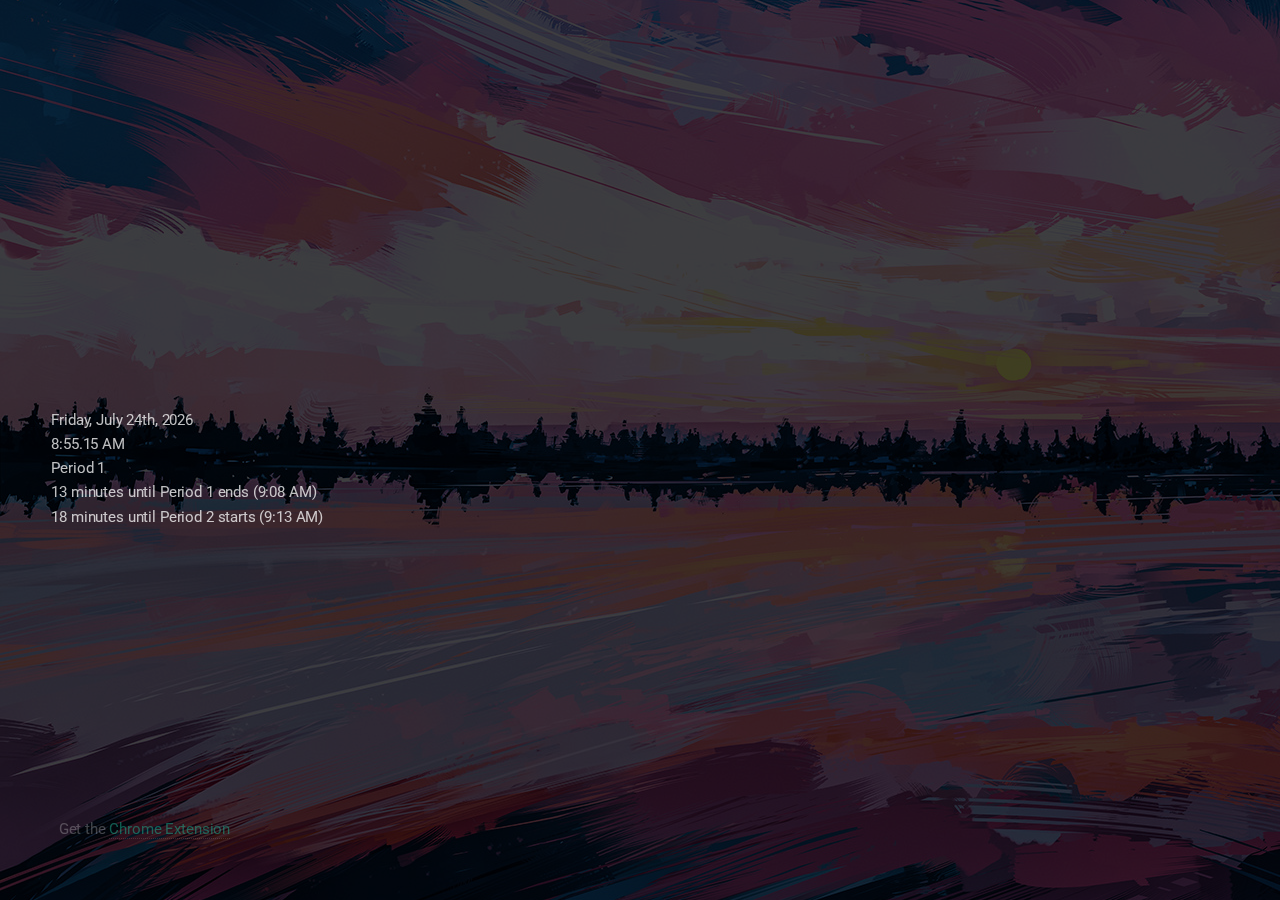
==== commit 813d76b1: "Update index.html" ====
--- a/index.html
+++ b/index.html
@@ -32,7 +32,7 @@
 			</span>
 			</p>
 		</div>
-		<!-- Scripts -->
-			<script src="assets/js/main.js"></script>
 	</body>
+	<!-- Scripts -->
+	<script src="assets/js/main.js"></script>
 </html>
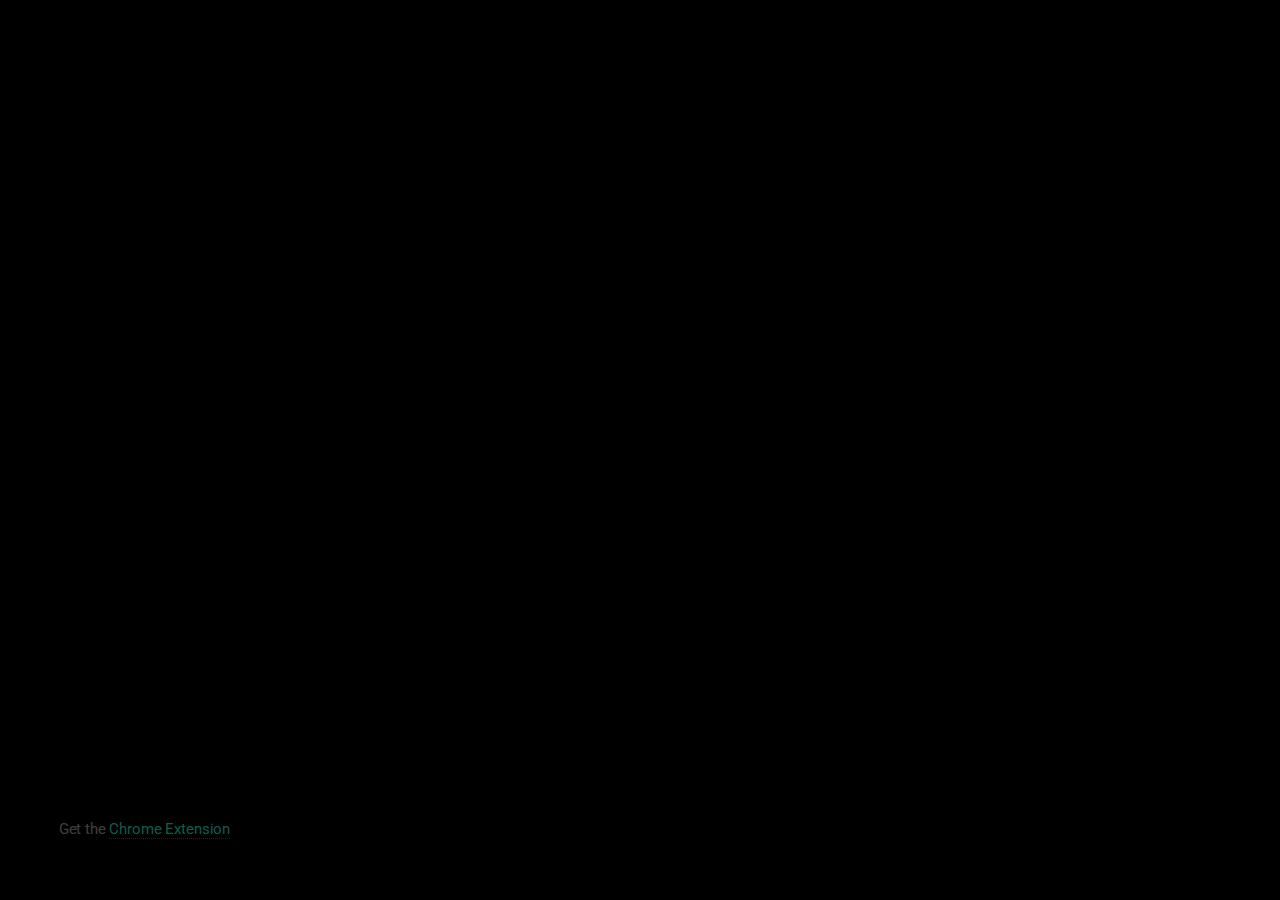
==== commit ade6af33: "Update index.html" ====
--- a/index.html
+++ b/index.html
@@ -15,24 +15,24 @@
 		<link rel="manifest" href="icon/site.webmanifest">
 		<link rel="mask-icon" href="icon/safari-pinned-tab.svg" color="#5bbad5">
 	</head>
-	<body class="is-preload">
+	<body>
 
 		<!-- Header -->
-				<div id="clockDisp" class="clock"></div>
-				<div id="date" class="date"></div>
-				<div id="period" class="period"></div>
-				<div id="minutesleft" class="minutesleft"></div>
-				<div id="untilstart" class="untilstart"></div>
+		<div id="clock" class="clock"></div>
+		<div id="date" class="date"></div>
+		<div id="period" class="period"></div>
+		<div id="minutesleft" class="minutesleft"></div>
+		<div id="untilstart" class="untilstart"></div>
 	
     	<div id="footer" class="credits">
-			<!--<p>&#60;/&#62; with &#60;3 by Evan Yang</p>-->
-			<p>
-			<span>
-			Get the  <a style="display: inline;" target="_blank" href="http://bit.do/maineschedule">Chrome Extension</a>
-			</span>
-			</p>
-		</div>
+		<!--<p>&#60;/&#62; with &#60;3 by Evan Yang</p>-->
+		<p>
+		<span>
+		Get the  <a style="display: inline;" target="_blank" href="http://bit.do/maineschedule">Chrome Extension</a>
+		</span>
+		</p>
+	</div>
+	<script src="assets/js/main.js"></script>
 	</body>
 	<!-- Scripts -->
-	<script src="assets/js/main.js"></script>
 </html>
